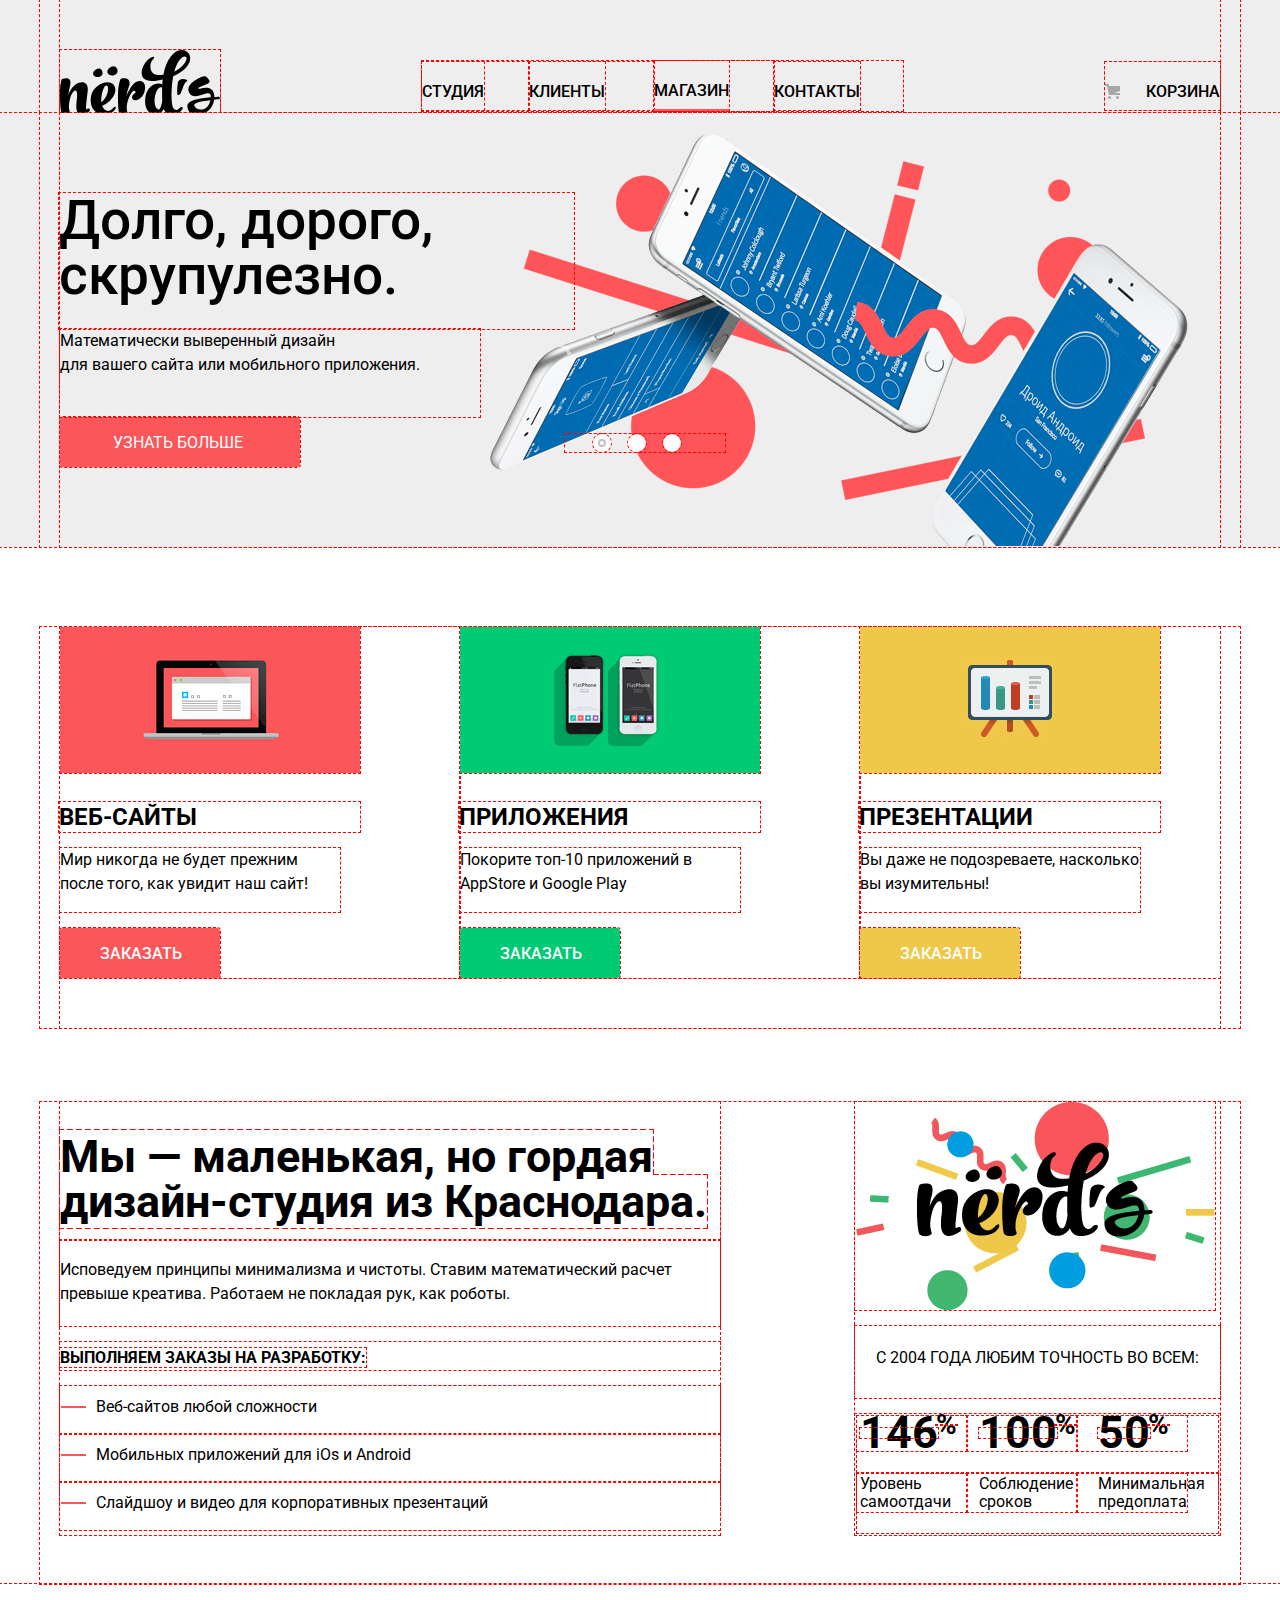
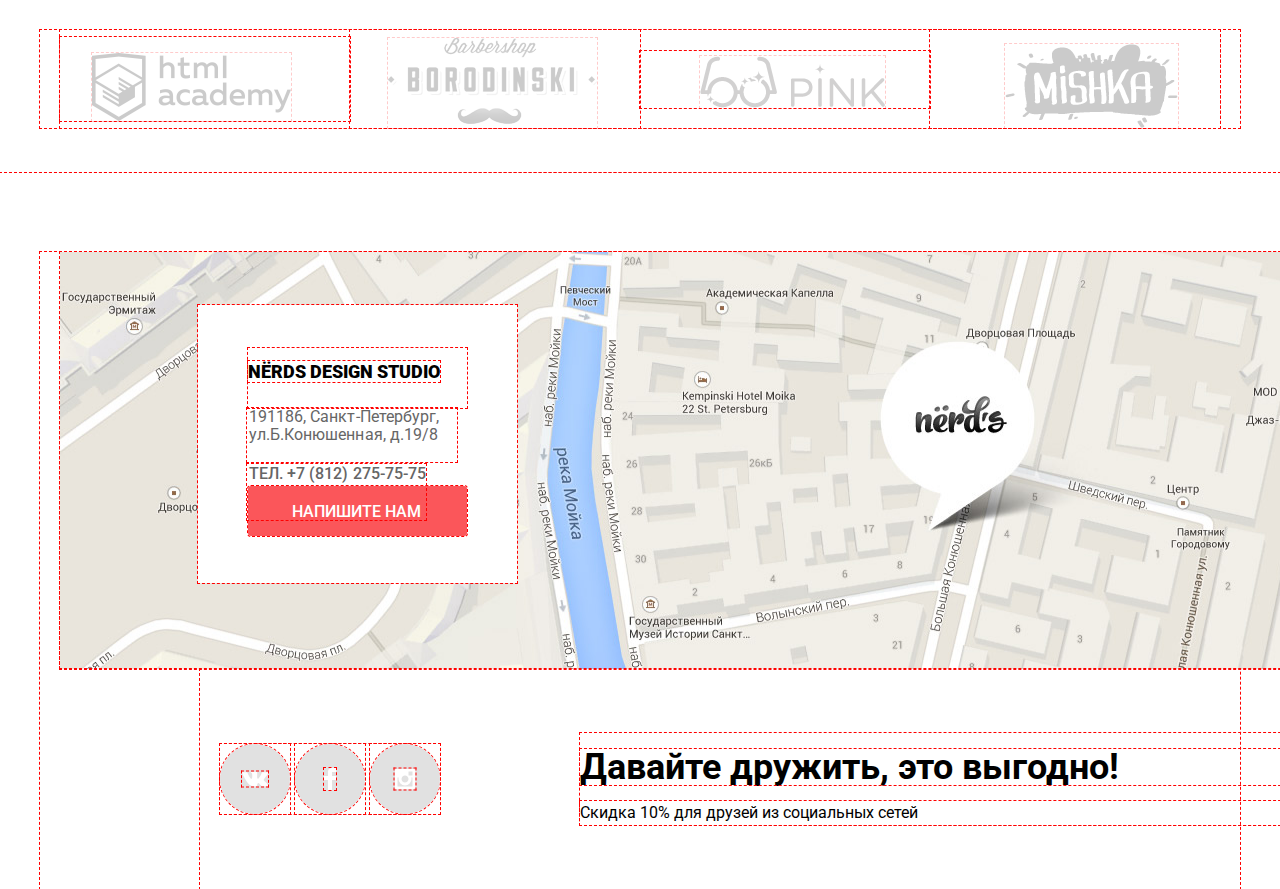
==== index.html @ 6a0c0558 "Decoration elements implemented on main page" ====
<!DOCTYPE html>
<html lang='ru'>
  <head>
    <meta charset='utf-8'>
    <link href="css/normalize.css" rel="stylesheet">
    <link href='css/style.css' rel='stylesheet'>
    <link href="https://fonts.googleapis.com/css?family=Roboto:400,500&amp;subset=cyrillic" rel="stylesheet">
    <title>Студия Нёрдс</title>
    </head>
    <body>
        <header class='main-header'>
            <div class='container'>
                <nav class='main-navigation' aria-label='Навигация по сайту'>
                    <a class='main-header-logo'>
                        <img src='img/logo-nerds.svg' width='160' height='65' alt='Логотип "Нёрдс"'>
                    </a>
                    <ul class='site-navigation main-navigation-wrapper'>
                        <li class='site-list-item'>
                            <a class='site-list-link' href='#'>Студия</a>
                        </li>
                        <li class='site-list-item'>
                            <a class='site-list-link' href='#'>Клиенты</a>
                        </li>
                        <li class='site-list-item site-navigation-current'>
                            <a class='site-list-link link-active' href='catalog.html'>Магазин</a>
                        </li>
                        <li class='site-list-item'>
                            <a class='site-list-link' href='#'>Контакты</a>
                        </li>
                    </ul>
                    <div class='site-navigation shopping-cart'>
                        <a class='cart-link' href='#'>Корзина</a>
                    </div>
                 </nav>
            </div>
        </header>
        <main class='main-container'>
            <section class='slider'>
                <div class='container'>
                    <input class='visually-hidden first-slider-button' type='radio' id='slider-button-1' name='toggle' checked>
                    <input class='visually-hidden second-slider-button' type='radio' id='slider-button-2' name='toggle'>
                    <input class='visually-hidden third-slider-button' type='radio' id='slider-button-3' name='toggle'>
                    <div class='slider-controls'>
                        <label class='slider-controls-item slider-controls-item-1' for='slider-button-1'>Первый</label>
                        <label class='slider-controls-item slider-controls-item-2' for='slider-button-2'>Второй</label>
                        <label class='slider-controls-item slider-controls-item-3' for='slider-button-3'>Третий</label>
                    </div>
                    <ul class='slider-list'>
                        <li class='slider-item'>
                            <h1 class='visually-hidden'>Студия Нёрдс</h1>
                            <h3>Долго, дорого,<br> скрупулезно.</h3>
                            <p>Математически выверенный дизайн<br> для вашего сайта или мобильного приложения.</p>
                              <a class='button slider-item-button' href='#'>Узнать больше</a>
                        </li>
                        <li class='slider-item'>
                            <h1 class='visually-hidden'>Студия Нёрдс</h1>
                            <h3>Любим математику как никто другой</h3>
                            <p>Никакого креатива, только математические формулы для расчета идеальных пропорций.</p>
                              <a class='button slider-item-button' href='#'>Узнать больше</a>
                        </li>
                        <li class='slider-item'>
                            <h1 class='visually-hidden'>Студия Нёрдс</h1>
                            <h3>Только ночь,<br> только хардкор</h3>
                            <p>Работать днем, как все? Мы против этого.<br> Ближе к полуночи работа только начинается.</p>
                              <a class='button slider-item-button' href='#'>Узнать больше</a>
                        </li>
                    </ul>
                </div>
            </section>
            <div class='container'>
                <section class='service'>
                    <h2 class='visually-hidden'>Услуги студии Нёрдс</h2>
                    <ul class='services'>
                        <li class='service-item'>
                             <img src='img/service-item-web-sites.png' width='300' height='146' alt='Услуги по созданию веб-сайтов'>
                             <h3>Веб-сайты</h3>
                             <p>Мир никогда не будет прежним после того, как увидит наш сайт!</p>
                             <a class='button service-button service-button-web-sites' href='#' aria-label='Перейти на страницу для заказа веб-сайта'>Заказать</a>
                        </li>
                        <li class='service-item'>
                             <img src='img/service-item-applications.png' width='300' height='146' alt='Услуги по созданию приложений'>
                             <h3>Приложения</h3>
                             <p>Покорите топ-10 приложений в AppStore и Google Play</p>
                             <a class='button service-button service-button-applications' href='#' aria-label='Перейти на страницу для заказа приложения'>Заказать</a>
                        </li>
                        <li class='service-item'>
                             <img src='img/service-item-presentations.png' width='300' height='146' alt='Услуги по созданию презентаций'>
                             <h3>Презентации</h3>
                             <p>Вы даже не подозреваете, насколько вы изумительны!</p>
                             <a class='button service-button service-button-presentations' href='#' aria-label='Перейти на страницу для заказа презентации'>Заказать</a>
                        </li>
                    </ul>
                </section>
            </div>
            <section class='about-us container'>
                <div class='services-wrapper'>
                    <p><b>Мы — маленькая, но гордая дизайн-студия из Краснодара.</b></p>
                    <p>Исповедуем принципы минимализма и чистоты. Ставим математический расчет превыше креатива. Работаем не покладая рук, как роботы.</p>
                    <p><b>Выполняем заказы на разработку:</b></p>
                    <ul class='service-list'>
                        <li class='service-list-item'>Веб-сайтов любой сложности</li>
                        <li class='service-list-item'>Мобильных приложений для iOs и Android</li>
                        <li class='service-list-item'>Слайдшоу и видео для корпоративных презентаций</li>
                    </ul>
                </div>
                <div class='statistics'>
                    <img src='img/logo-nerds-illustration.png' width='360' height='208' alt='Логотип "Нёрдс"'>
                    <p>С 2004 года любим точность во всем:</p>
                    <table class='work-statistics'>
                        <tr class='table-trace-percent'>
                            <th class='table-cell'>
                                <span class='table-cell-number'>146</span>
                                <sup class='table-cell-percent table-cell-percent-dedication'>%</sup>
                            </th>
                            <th class='table-cell'>
                                <span class='table-cell-number'>100</span>
                                <sup class='table-cell-percent table-cell-percent-time'>%</sup>
                            </th>
                            <th class='table-cell'>
                                <span class='table-cell-number'>50</span>
                                <sup class='table-cell-percent table_cell-percent-paying'>%</sup>
                            </th>
                        </tr>
                        <tr class='table-trace-description'>
                            <td class='table-cell'>Уровень самоотдачи</td>
                            <td class='table-cell'>Соблюдение сроков</td>
                            <td class='table-cell'>Минимальная предоплата</td>
                        </tr>
                    </table>
                </div>
            </section>
            <section class='clients-section'>
              <div class='container'>
                <ul class='clients'>
                    <li class='clients-item'><a class='clients-link' href='https://htmlacademy.ru/intensive/htmlcss'><img src='img/logo-html-academy.png' width='199' height='68' alt='HTML Academy'></a></li>
                    <li class='clients-item'><a class='clients-link' href='#'><img src='img/logo-borodinski.png' width='209' height='90' alt='Barbershop Borodinski'></a></li>
                    <li class='clients-item'><a class='clients-link' href='#'><img src='img/logo-pink.png' width='185' height='52' alt='Pink'></a></li>
                    <li class='clients-item'><a class='clients-link' href='#'><img src='img/logo-mishka.png' width='173' height='84' alt='Mishka'></a></li>
                </ul>
              </div>
            </section>
        </main>
        <footer class='main-footer container'>
            <section class='map'>
                <h2 class='visually-hidden'>Карта</h2>
                <div class='map-image'></div>
                <section class='contacts container'>
                    <p class='contacts-name'><b>Nёrds design studio</b></p>
                    <p class='contacts-adress'>191186, Санкт-Петербург,
                        ул.Б.Конюшенная, д.19/8</p>
                    <a class='contacts-telephone-number' href='tel:+78122757575'>тел. +7 (812) 275-75-75</a>
                    <a class='contacts-button button' href='#'>Напишите нам</a>
                </section>
            </section>
    <!--         <script></script>-->
            <noscript><img src='img/map.jpg' alt='Введите адрес в Google Maps'></noscript>
            <div class='footer-social'>
                <ul class='social-contacts'>
                    <li><a class="social-button" href='#'  aria-label="Ссылка на группу Вконтакте"><img src='img/icon-vk.svg' width='26' height='15' alt='Вконтакте'>
                        </a>
                    </li>
                    <li><a class="social-button" href='#' aria-label="Ссылка на страницу Facebook"><img src='img/icon-fb.svg' width='12' height='22' alt='Фейсбук'>
                        </a>
                    </li>
                    <li><a class="social-button" href='#' aria-label="Ссылка на Instagram"><img src='img/icon-insta.svg' width='21' height='21' alt='Инстаграм'>
                        </a>
                    </li>
                </ul>
                <div class="social-wrapper">
                    <p>Давайте дружить, это выгодно!</p>
                    <p>Скидка 10% для друзей из социальных сетей</p>
                </div>
            </div>
        </footer>
        <section class='modal modal-login' hidden>
            <h2>Напишите нам</h2>
            <form class='contact-form' action='https://echo.htmlacademy.ru' method='post'>
                <p>
                  <label class='modal' for='user-name'>Ваше имя:</label>
                  <input class='input-user-name' id='user-name' type='text' name='username' placeholder='Имя Фамилия'>
                </p>
                <p>
                  <label class='modal' for='user-email'>Ваш e-mail:</label>
                  <input class='input-user-email' id='user-email' type='text' name='email' placeholder='email@example.com'>
                </p>
                <p>
                  <label class='modal' for='message'>Текст письма:</label>
                  <textarea class='modal' id='message' rows='5' placeholder='В свободной форме'></textarea>
                </p>
                <button class='modal-submit button' type='submit'>Отправить</button>
            </form>
            <button class='modal-close' type='button'>Закрыть</button>
        </section>
<!--
        <script src="js/script.js"></script>
        <script src="https://maps.googleapis.com/maps/api/js?key=AIzaSyBEPgUTh-jVy6qLG93pUjyffkqFJcHVmlI&callback=initMap"></script>
-->
    </body>
</html>
---- css/style.css ----
* {
    outline: 1px dashed red;
}

html {
    box-sizing: border-box;
}

*,
*::before,
*::after {
    box-sizing: inherit;
}

body {
    margin: 0;
    padding: 0;
    font-family: Roboto, Arial, sans-serif;
    font-size: 16px;
    line-height: 24px;
    font-weight: 400;
    color: #000000;
    background-color: #ffffff;
    min-width: 1200px;
}

a {
    text-decoration: none;
    color: #000000;
    font-weight: 500;
    text-transform: uppercase;
}
/*Надо будет убрать для доп.критерия*/
ul {
    list-style: none;
}

img {
/*  max-width: 100%;*/
  height: auto;
}

.visually-hidden {
    position: absolute;
    width: 1px;
    height: 1px;
    border: 0;
    padding: 0;
    clip: rect(0 0 0 0);
    overflow: hidden;
}

.visually-hidden:not(:focus):not(:active) {
    position: absolute;

    width: 1px;
    height: 1px;
    margin: -1px;
    padding: 0;

    border: 0;

    white-space: nowrap;
    clip-path: inset(100%);
    clip: rect(0 0 0 0);
    overflow: hidden;
}

.container {
    width: 1200px;
    margin: 0 auto;
    padding: 0 20px;
    box-sizing: border-box;
}

.button {
    display: inline-block;
    vertical-align: middle;
    width: fit-content;
    padding-top: 19px;
    padding-bottom: 18px;
    font-weight: 500;
    line-height: 18px;
    text-transform: uppercase;
    text-decoration: none;
    color: #ffffff;
    background-color: #fb565a;
    border: none;
    border-radius: 3px;
}

.button:hover,
.button:focus {
    background-color: #e74246;
    outline: none;
}

.button:active {
    background-color: #d7373b;
    color: rgba(255, 255, 255, 0.3);
    box-shadow: 0 3px rgba(0, 0, 0, 0.1) inset;
}

.link-active {
  color: #000000;

  border-bottom: 2px solid #fb565a;
}

.main-header {
    background-color: #eeeeee;
    display: flex;
    flex-direction: column;
    align-items: center;
}

.main-header h1 {
    display: flex;
    justify-content: center;
    margin: 0;
    padding: 0;
    padding-top: 71px;
    padding-bottom: 108px;

    font-weight: 500;
    font-size: 55px;
    line-height: 55px;
    color: #000000;

    background-color: #eeeeee;
}

.main-navigation {
    display: flex;
    flex-direction: row;
    justify-content: space-between;
    align-items: center;
    flex-wrap: wrap;

    width: 1160px;
    margin: 0;
    padding: 0;
    padding-top: 50px;
}

.main-header-logo:hover,
.main-header-logo:focus {
    opacity: 0.8;
}

.main-header-logo:active {
    opacity: 0.3;
}

.site-navigation {
    display: flex;
    justify-content: space-between;
    align-items: center;
    margin: 0;
    padding: 0;
    list-style: none;
}

.main-navigation-wrapper {
    justify-content: flex-start;
    flex-wrap: wrap;
    min-width: 41.5%;
}

.site-list-item,
.shopping-cart {
    width: fit-content;
    height: 100%;
}

.site-list-item:not(:last-child) {
  padding-right: 45px;
}

.site-list-item:nth-child(2) {
  padding-right: 49px;
}

.site-list-link,
.cart-link {
    display: flex;
    align-items: center;
    max-width: 120px;
    padding-top: 15px;
    padding-bottom: 3px;

    font-weight: 500;
    line-height: 30px;
    text-transform: uppercase;
    color: #000000;

    background-color: transparent;
}

.cart-link::before {
    content: "";

    display: block;
    width: 15px;
    height: 15px;
    margin-top: -2px;
    margin-right: 26px;

    background-image: url('../img/icon-cart.svg');
    background-repeat: no-repeat;
    background-position: 0 0;
}

.site-list-link:hover,
.cart-link:hover,
.site-list-link:focus,
.cart-link:focus {
    color: #fb565a;
    border: none;
}

.site-list-link:active,
.cart-link:active {
    color: #a6a6a6;
    opacity: 0.3;

}

.slider {
  position: relative;
  margin-bottom: 80px;
  background-color: #eeeeee;
}

.slider-controls {
    position: absolute;
    left: 50.4%;
    bottom: 95px;
    z-index: 100;

    width: 160px;
    height: 18px;

    text-align: center;
    font-size: 0;
    transform: translateX(-50%);
}

.slider-controls label {
    position: relative;

    display: inline-block;
    vertical-align: top;
    width: 18px;
    height: 18px;
    margin-right: 17px;

    background-color: #ffffff;
    border-radius: 50%;

    cursor: pointer;

}

.slider-list {
    padding: 0;
    margin: 0;
    list-style: none;
}

.slider-item {
    display: none;
    margin-top: -9px;
    padding: 80px 0;
}

.slider-item:nth-child(1) {
      background-image: url('../img/slider_1.png');
      background-repeat: no-repeat;
      background-position: 93% 20px;
}

.slider-item:nth-child(2) {
      background-image: url('../img/slider_2.png');
      background-repeat: no-repeat;
      background-position: 100% 0;
}

.slider-item:nth-child(3) {
      background-image: url('../img/slider_3.png');
      background-repeat: no-repeat;
      background-position: 100% 20px;
}

.first-slider-button:checked ~ .slider-list .slider-item:nth-child(1) {
    display: block;
}

.second-slider-button:checked ~ .slider-list .slider-item:nth-child(2) {
    display: block;
}

.third-slider-button:checked ~ .slider-list .slider-item:nth-child(3) {
    display: block;
}

.first-slider-button:checked ~ .slider-controls .slider-controls-item-1::before,
.second-slider-button:checked ~ .slider-controls .slider-controls-item-2::before,
.third-slider-button:checked ~ .slider-controls .slider-controls-item-3::before {
    content: '';

    position: absolute;
    top: 0;
    left: 0;

    width: 8px;
    height: 8px;
    margin: 5px;
    z-index: 2;

    background-color: transparent;
    border: 2px solid #c1c1c1;
    border-radius: 50%;
    box-shadow: none;
}

.slider-item h3 {
    max-width: 515px;
    margin: 0;
    margin-left: -1px;
    padding: 0;
    padding-bottom: 26px;

    font-weight: 500;
    font-size: 55px;
    line-height: 55px;
    color: #000000;
}

.slider-item:last-of-type h3 {
    padding-left: 2px;
}

.slider-item p {
    display: block;
    max-width: 420px;
    margin: 0;
    padding: 0;
    padding-bottom: 40px;

    line-height: 24px;
}

.slider-item-button {
    width: 240px;
    padding-left: 53px;
    padding-top: 17px;
    padding-bottom: 15px;

    font-weight: 400;
}

.service {
    margin-bottom: 74px;
    padding-bottom: 50px;
}

.services {
    display: -webkit-box;
    display: -ms-flexbox;
    display: flex;
    justify-content: flex-start;
    margin: 0;
    padding: 0;

    list-style: none;
}

.service-item:not(:last-child) {
    padding-right: 100px;
}

.service-item:last-child {
    padding-right: 60px;
}

.service-item h3 {
    margin: 0;
    margin-top: 22px;
    margin-left: -1px;

    font-weight: 700;
    font-size: 24px;
    line-height: 30px;
    text-transform: uppercase;
    color: #000000;
}

.service-item p {
    max-width: 280px;
    padding-bottom: 16px;
    margin-right: 1px;

}

.service-button {
    width: 160px;
    padding: 0 40px;
    padding-top: 17px;
    padding-bottom: 15px;
}

.service-button-web-sites {
    background-color: #fb565a;
}

.service-button-applications {
    background-color: #00ca74;
}

.service-button-applications:hover,
.service-button-applications:focus {
    background-color: #00bc6c;
}

.service-button-applications:active {
    background-color: #00aa62;
}

.service-button-presentations {
    background-color: #efc84a;
}

.service-button-presentations:hover,
.service-button-presentations:focus {
    background-color: #eab534;
}

.service-button-presentations:active {
    background-color: #e5a722;
}

.about-us {
    display: flex;
    width: 1200px;
    margin-top: 40px;
    justify-content: space-between;
    position: relative;

    padding-bottom: 49px;
}

.services-wrapper {
    display: flex;
    flex-direction: column;
    width: 660px;
}

.services-wrapper p:nth-child(1) {
    display: block;
    max-width: 660px;
    margin: 0;
    padding: 0;
    padding-top: 32px;
    padding-bottom: 16px;

    font-weight: 500;
    font-size: 45px;
    line-height: 45px;
    color: #000000;
}

.services-wrapper p:nth-child(2) {
    display: block;
    max-width: 660px;
    margin: 0;
    padding: 0;
    padding-bottom: 20px;
    padding-top: 18px;
}

.services-wrapper p:nth-child(3) {
    max-width: 660px;
    padding: 0;
    padding-top: 4px;
    text-transform: uppercase;
}

.service-list {
    padding: 0;
    margin: 0;
}

.service-list-item {
    position: relative;

    margin: 0;
    padding: 0;
    padding-top: 9px;
    padding-bottom: 15px;
    padding-left: 36px;
}

.service-list-item::before {
    content: '';

    position: absolute;
    top: 42%;
    left: 0.1%;

    width: 25px;
    height: 2px;

    background-color: #fb565a;
}

.statistics {
    display: flex;
    flex-direction: column;
    width: 365px;
}

.statistics p {
    padding-left: 21px;
    padding-top: 20px;
    padding-bottom: 28px;
    text-transform: uppercase;
}

.table {
    width: 100%;
}

.table-trace-percent {
    font-weight: 700;
    font-size: 45px;
    line-height: 10px;
    color: #000000;
}

.table-trace-description {
    line-height: 18px;
}

.table-cell {
    position: relative;

    display: inline-block;
    vertical-align: top;
    width: 110px;
    min-height: 35px;
    margin-bottom: 21px;
    padding-left: 12px;

    text-align: left;
    letter-spacing: 0.05px;
}

.table-cell-number {
    display: inline-block;
    vertical-align: middle;
    margin-top: 11px;
}

.table-cell:first-child {
    padding-left: 3px;
}

.table-cell:last-child {
    padding-left: 21px;
}

.table-cell-percent {
    position: absolute;
    top: 25%;
    right: 16%;

    display: inline-block;
    vertical-align: sub;
    margin-left: -12px;

    font-weight: 700;
    font-size: 28px;
}

.table-cell-percent-dedication {
    right: 9%;
}

.table-cell-percent-time {
    right: 1%;
}

.clients-section {
    margin-bottom: 80px;
    padding-top: 46px;
    padding-bottom: 44px;
}

.clients {
    display: flex;
    justify-content: space-between;
    align-items: center;
    padding: 0;
    margin: 0;

    list-style: none;

/*
    border-top: 2px solid #818181;
    border-bottom: 2px solid #818181;
*/
}

.clients-item {
    position: relative;
    display: flex;
    justify-content: space-between;
    align-content: center;
    width: 298px;
    height: 100%;
}

.clients-link {
    display: flex;
    flex-wrap: wrap;
    justify-content: center;
    width: 100%;
    height: 100%;

    opacity: 0.2;
}

.clients-item:first-child .clients-link {
    justify-content: flex-start;
    padding-top: 16px;
    padding-left: 32px;
}

.clients-item:nth-child(2) .clients-link {
    justify-content: flex-start;
    padding-top: 8px;
    padding-left: 38px;
}

.clients-item:nth-child(3) .clients-link {
    justify-content: flex-start;
    padding-top: 5px;
    padding-left: 60px;
}

.clients-item:last-child .clients-link {
    justify-content: flex-start;
    padding-top: 14px;
    padding-left: 75px;
}

.clients-link:hover,
.clients-link:focus {
    opacity: 1;
}

.clients-link:active {
    opacity: 0.1;
}

.catalog-columns {
    display: flex;
    justify-content: space-between;
    margin-top: 60px;
}

.filters {
    width: 260px;
    display: flex;
    flex-wrap: wrap;
    justify-content: space-between;

/*    padding-top: 56px;*/
}

.catalog {
    width: 760px;
}

.sorting-catalog-wrapper {
    display: flex;
    justify-content: space-between;
    align-items: flex-start;
}

.sorting-catalog-methods-wrapper {
    padding: 0;
    margin: 0;
    width: 360px;
    display: flex;
    justify-content: flex-start;
}

.sorting-by-type {
    font-size: 14px;
    display: flex;
    justify-content: space-between;
    margin-right: 20px;
}

.pyramid-sorting {
    display: flex;
    justify-content: space-between;
}

.catalog-list {
    display: flex;
    flex-wrap: wrap;
    padding: 0;
    margin: 0;
    margin-bottom: 60px;
    list-style: none;
}

.catalog-item {
    width: 360px;
    margin-bottom: 30px;
    margin-right: 40px;
}

.catalog-item:nth-child(2n) {
    margin-right: 0;
}

.pagination-list {
    display: flex;
    width: 445px;
    padding: 0;
    margin: 0;
    justify-content: flex-start;
    margin-bottom: 60px;
    list-style: none;
}

.filters legend,
.catalog p:first-child {
    font-size: 18px;
    line-height: 18px;
    font-weight: 700;
    text-transform: uppercase;
}

.filters fieldset {
    border: none;
}

.filter-by-layout label,
.filter-by-feature label {
    color: #283136;
    line-height: 20px;
}

.filter-by-layout + label,
.filter-by-feature + label {
    color: #000000;
    opacity: 0.4;
}

.filter-by-layout:hover + label,
.filter-by-feature:hover + label,
.filter-by-layout:focus + label,
.filter-by-feature:focus + label {
    color: #000000;
    opacity: 1;
}

.filter-by-layout:disabled + label,
.filter-by-feature:disabled + label {
    line-height: 20px;
    color: #000000;
    opacity: 0.1;
}

.form-button,
.pagination-item {
    color: #000000;
    background-color: #eeeeee;
}

.form-button {
    width: 260px;
}

.pagination-item-current {
    background-color: #ffffff;
    border: 3px solid #dbdbdb;
}

.form-button:hover,
.pagination-item:hover,
.form-button:focus,
.pagination-item:focus {
    background-color: #dfdfdf;
}

.form-button:active,
.pagination-item:active {
    color: rgba(0,0,0, 0.3);
    background-color: #d5d5d5;
    border: none;
    box-shadow: inset 0 3px 0 0 rgba(0, 0, 0, 0.1);
}

.sorting-by-type a,
.pyramid-sorting a {
    color: #000000;
    opacity: 0.3;
    text-shadow: 3px 0 0 rgba(0, 0, 0, 0.35);
}

.sorting-by-type a:hover,
.sorting-by-type a:focus,
.pyramid-sorting a:hover,
.pyramid-sorting a:focus {
    color: #000000;
    opacity: 0.6;
    text-shadow: 3px 0 0 rgba(0, 0, 0, 0.35);
}

.sorting-by-type a:active,
.pyramid-sorting a:active {
    color: #000000;
    opacity: 1;
}

.catalog-item-modal-window {
    font-size: 18px;
    font-weight: 700;
    text-transform: uppercase;
}

.catalog-item-description p {
    color: #818181;
    font-size: 16px;
    line-height: 18px;
    font-weight: 400;
    text-transform: none;
}

.catalog-item-button:active {
    color: rgba(255, 255, 255, 1);
}

/*down*/
/*+*/
.main-footer {
    display: flex;
    flex-direction: column;
    align-items: center;
    flex-wrap: wrap;
}
/*+*/
.map {
    width: 1440px;
    height: 417px;
    position: relative;
    background-color: #e9e5dc;
    background-image: url('../img/map.jpg');
    background-repeat: no-repeat;
    background-position: 49% 41.3%;
}

.map-image {
    position: absolute;
    top: 0;
    left: 0;
    display: block;
    width: 100%;
    min-height: 416px;
    border: none;
    z-index: 10;
}

.contacts {
    box-sizing: border-box;
    width: 319px;
    margin: 53px 138px;
    padding: 43px 50px;
    padding-bottom: 47px;
    background-color: #ffffff;
    z-index: 20;
}

.contacts-name {
    display: block;
    font-size: 18px;
    line-height: 30px;
    font-weight: 700;
    margin: 0;
    padding: 0;
    padding-top: 9px;
    padding-bottom: 21px;
    text-transform: uppercase;
    color: #000000;
}

.contacts-adress,
.contacts-telephone-number {
    max-width: 210px;
    margin: 0;
    margin-left: -1px;
    padding: 0;
    padding-bottom: 18px;
    padding-left: 2px;

    line-height: 18px;
    letter-spacing: 0.04px;
    color: #666666;
}

.contacts-telephone-number {
    padding-bottom: 37px;
}

.contacts-button {
    width: 100%;
    padding-top: 17px;
    padding-bottom: 15px;
    padding-left: 44px;
}

/*****/

.footer-social {
    width: 1160px;
    height: 220px;
    padding: 0 20px;
    display: flex;
    flex-direction: row;
    align-items: center;
}

.social-contacts {
    width: 260px;
    display: flex;
    padding: 0;
    justify-content: space-between;
    margin-right: 140px;
}

.social-wrapper {
    width: 900px;
    display: flex;
    flex-direction: column;
    justify-content: center;
}

.footer-social p:first-of-type {
    margin: 16px 0;
    padding: 0;
    font-size: 36px;
    font-weight: bold;
    line-height: 36px;
}

.footer-social p:last-of-type {
    margin: 0;
    padding: 0;
}

.social-button {
    display: flex;
    width: 70px;
    height: 70px;
    background-color: #e1e1e1;
    border-radius: 50%;
    position: relative;
}

.social-button img {
    position: absolute;
    top: 50%;
    left: 50%;
    margin-right: -50%;
    transform: translate(-50%, -50%)
}

.social-button:hover,
.social-button:focus {
    background-color: #e74246;
}

.social-button:active {
    background-color: #d7373b;
}
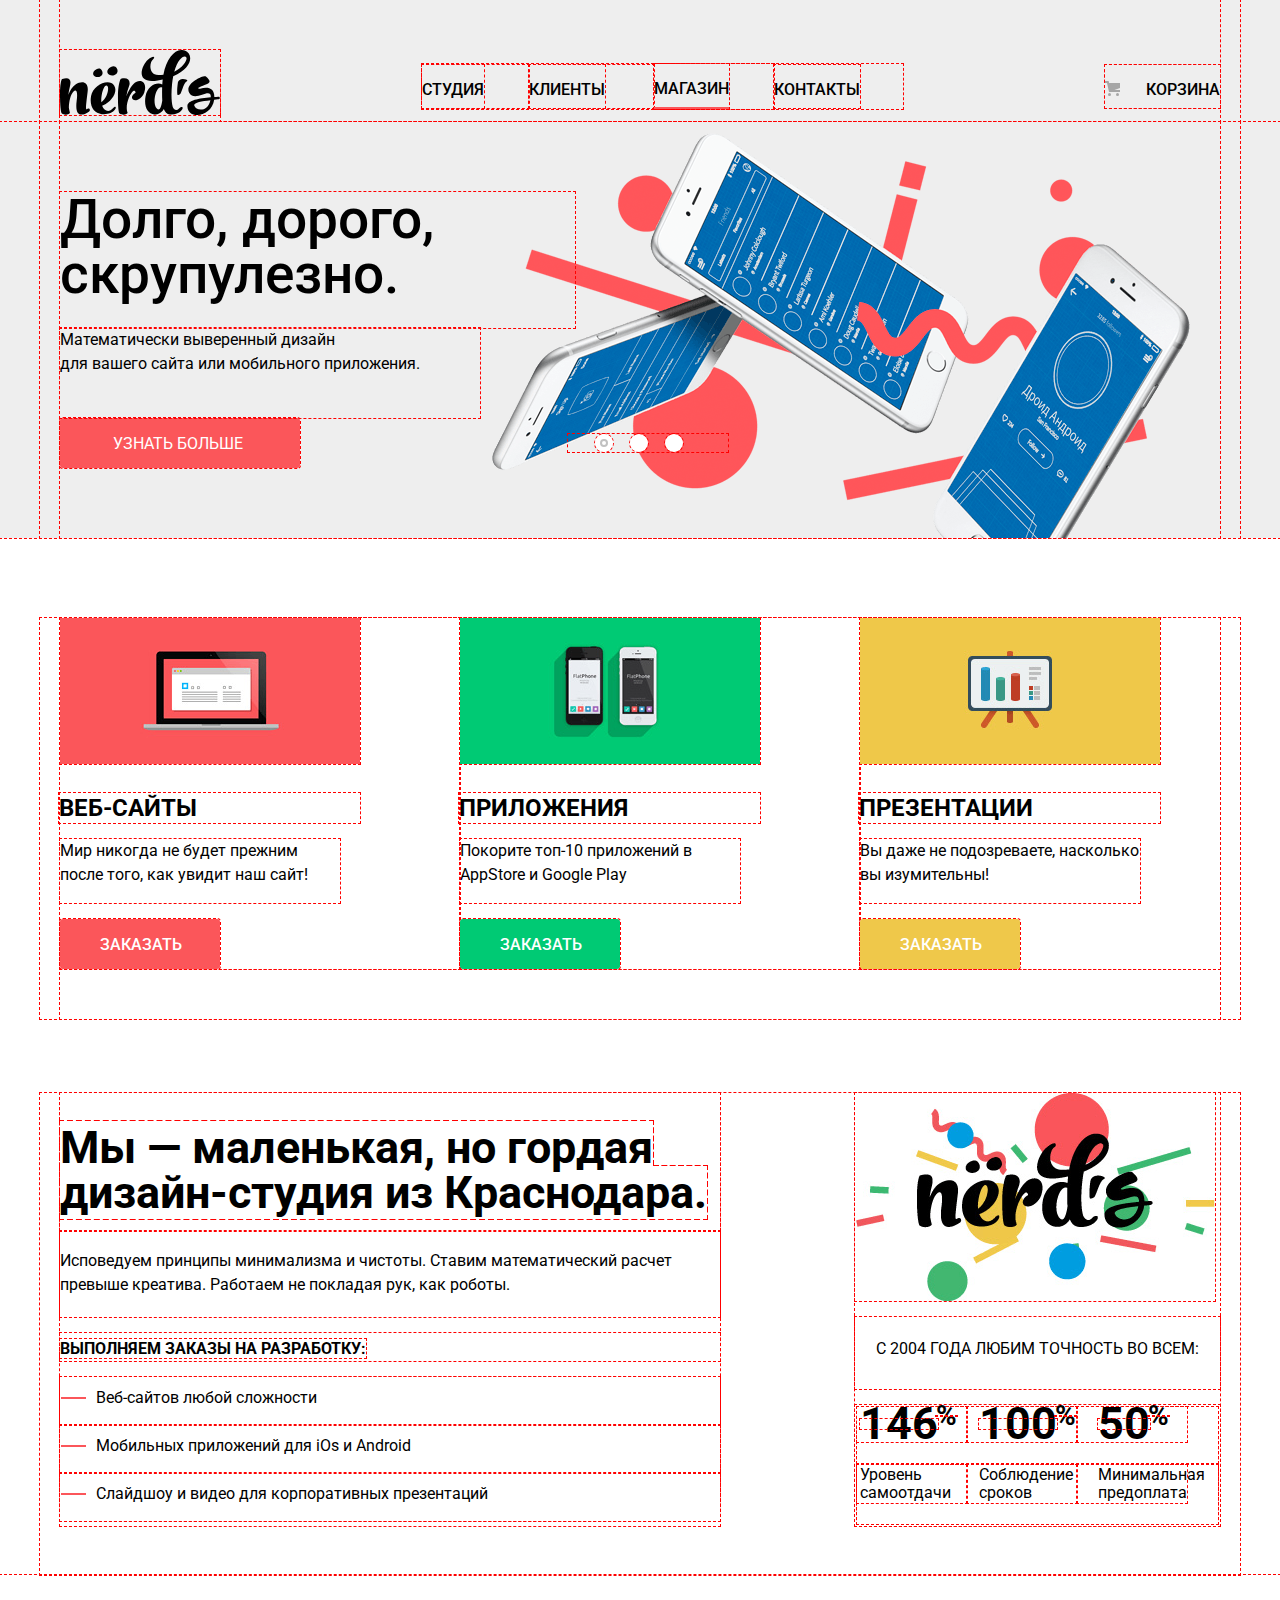
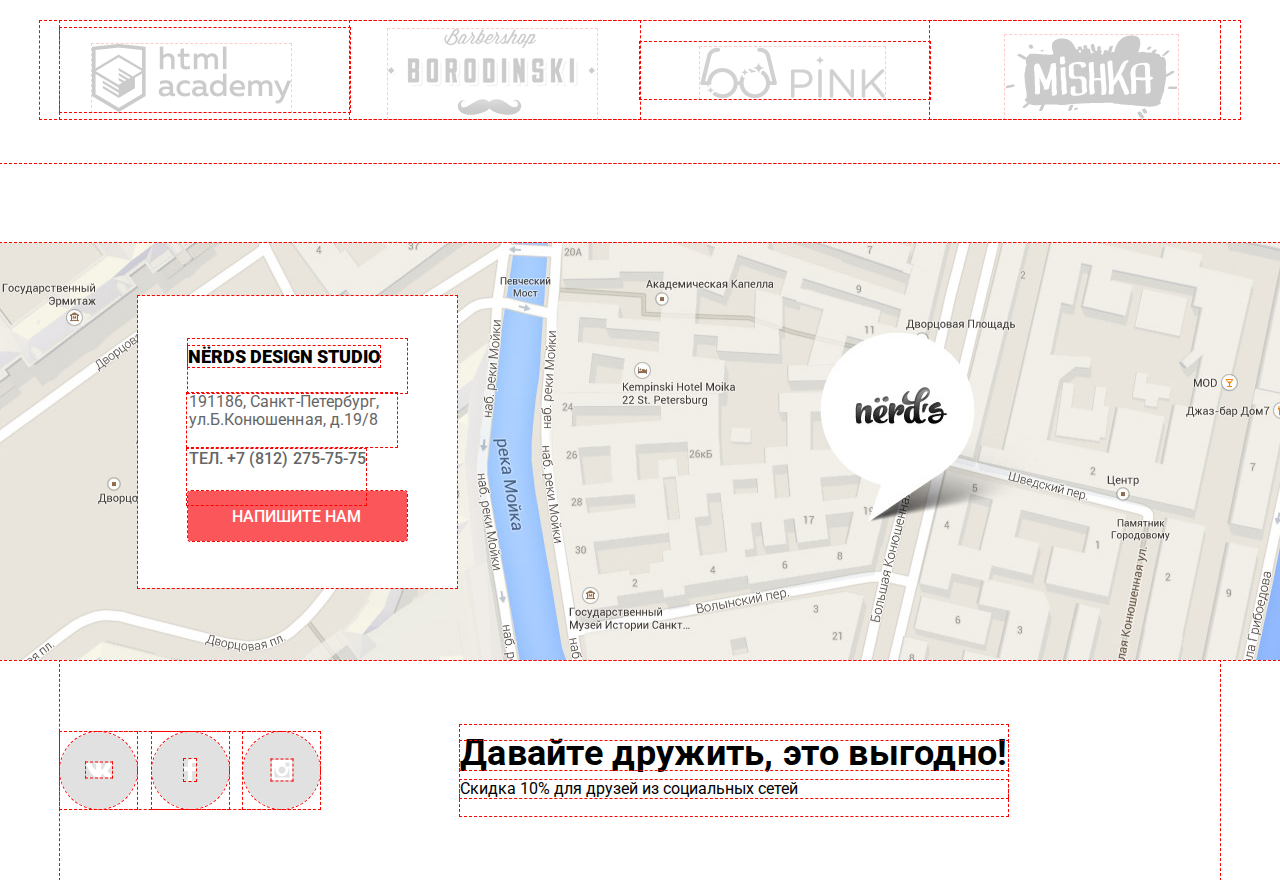
==== commit 8ee976e0: "Decoration elements implemented on catalog page" ====
--- a/index.html
+++ b/index.html
@@ -118,7 +118,7 @@
                             </th>
                             <th class='table-cell'>
                                 <span class='table-cell-number'>50</span>
-                                <sup class='table-cell-percent table_cell-percent-paying'>%</sup>
+                                <sup class='table-cell-percent table-cell-percent-paying'>%</sup>
                             </th>
                         </tr>
                         <tr class='table-trace-description'>
@@ -140,10 +140,9 @@
               </div>
             </section>
         </main>
-        <footer class='main-footer container'>
-            <section class='map'>
+        <footer class='main-footer'>
+          <div class='footer-map'><section class='map'>
                 <h2 class='visually-hidden'>Карта</h2>
-                <div class='map-image'></div>
                 <section class='contacts container'>
                     <p class='contacts-name'><b>Nёrds design studio</b></p>
                     <p class='contacts-adress'>191186, Санкт-Петербург,
@@ -151,10 +150,9 @@
                     <a class='contacts-telephone-number' href='tel:+78122757575'>тел. +7 (812) 275-75-75</a>
                     <a class='contacts-button button' href='#'>Напишите нам</a>
                 </section>
-            </section>
-    <!--         <script></script>-->
-            <noscript><img src='img/map.jpg' alt='Введите адрес в Google Maps'></noscript>
-            <div class='footer-social'>
+          </section>
+           </div>
+            <div class='footer-social container'>
                 <ul class='social-contacts'>
                     <li><a class="social-button" href='#'  aria-label="Ссылка на группу Вконтакте"><img src='img/icon-vk.svg' width='26' height='15' alt='Вконтакте'>
                         </a>
@@ -172,28 +170,24 @@
                 </div>
             </div>
         </footer>
-        <section class='modal modal-login' hidden>
+        <section class='modal-window'>
             <h2>Напишите нам</h2>
             <form class='contact-form' action='https://echo.htmlacademy.ru' method='post'>
                 <p>
                   <label class='modal' for='user-name'>Ваше имя:</label>
-                  <input class='input-user-name' id='user-name' type='text' name='username' placeholder='Имя Фамилия'>
+                  <input class='modal-input input-user-name' id='user-name' type='text' name='username' placeholder='Имя Фамилия'>
                 </p>
                 <p>
                   <label class='modal' for='user-email'>Ваш e-mail:</label>
-                  <input class='input-user-email' id='user-email' type='text' name='email' placeholder='email@example.com'>
+                  <input class='modal-input input-user-email' id='user-email' type='text' name='email' placeholder='email@example.com'>
                 </p>
-                <p>
+                <p class='blabla'>
                   <label class='modal' for='message'>Текст письма:</label>
-                  <textarea class='modal' id='message' rows='5' placeholder='В свободной форме'></textarea>
+                  <textarea class='modal-text-message' id='message' rows='5'  placeholder='В свободной форме'></textarea>
                 </p>
-                <button class='modal-submit button' type='submit'>Отправить</button>
+                <button class='modal-submit-button button' type='submit'>Отправить</button>
             </form>
-            <button class='modal-close' type='button'>Закрыть</button>
+            <button class='modal-close-button' type='button'>Закрыть</button>
         </section>
-<!--
-        <script src="js/script.js"></script>
-        <script src="https://maps.googleapis.com/maps/api/js?key=AIzaSyBEPgUTh-jVy6qLG93pUjyffkqFJcHVmlI&callback=initMap"></script>
--->
     </body>
 </html>
--- a/css/style.css
+++ b/css/style.css
@@ -30,13 +30,13 @@
     font-weight: 500;
     text-transform: uppercase;
 }
-/*Надо будет убрать для доп.критерия*/
+
 ul {
     list-style: none;
 }
 
 img {
-/*  max-width: 100%;*/
+  max-width: 100%;
   height: auto;
 }
 
@@ -186,7 +186,7 @@
     display: flex;
     align-items: center;
     max-width: 120px;
-    padding-top: 15px;
+    padding-top: 10px;
     padding-bottom: 3px;
 
     font-weight: 500;
@@ -198,7 +198,7 @@
 }
 
 .cart-link::before {
-    content: "";
+    content: '';
 
     display: block;
     width: 15px;
@@ -216,7 +216,7 @@
 .site-list-link:focus,
 .cart-link:focus {
     color: #fb565a;
-    border: none;
+    border-bottom: 2px solid transparent;
 }
 
 .site-list-link:active,
@@ -234,8 +234,8 @@
 
 .slider-controls {
     position: absolute;
-    left: 50.4%;
-    bottom: 95px;
+    left: 50.6%;
+    bottom: 86px;
     z-index: 100;
 
     width: 160px;
@@ -270,14 +270,13 @@
 
 .slider-item {
     display: none;
-    margin-top: -9px;
-    padding: 80px 0;
+    padding: 70px 0;
 }
 
 .slider-item:nth-child(1) {
       background-image: url('../img/slider_1.png');
       background-repeat: no-repeat;
-      background-position: 93% 20px;
+      background-position: 93.5% 11px;
 }
 
 .slider-item:nth-child(2) {
@@ -327,10 +326,8 @@
 .slider-item h3 {
     max-width: 515px;
     margin: 0;
-    margin-left: -1px;
     padding: 0;
     padding-bottom: 26px;
-
     font-weight: 500;
     font-size: 55px;
     line-height: 55px;
@@ -346,7 +343,7 @@
     max-width: 420px;
     margin: 0;
     padding: 0;
-    padding-bottom: 40px;
+    padding-bottom: 42px;
 
     line-height: 24px;
 }
@@ -366,8 +363,6 @@
 }
 
 .services {
-    display: -webkit-box;
-    display: -ms-flexbox;
     display: flex;
     justify-content: flex-start;
     margin: 0;
@@ -670,211 +665,668 @@
     margin-top: 60px;
 }
 
-.filters {
+.filters legend,
+.catalog p:first-child {
+    padding-bottom: 20px;
+
+    font-weight: 700;
+    font-size: 18px;
+    line-height: 18px;
+    text-transform: uppercase;
+    color: #000000;
+}
+
+.form {
+    display: flex;
+    flex-direction: column;
     width: 260px;
+}
+
+.form-fieldset {
+    position: relative;
+
+    min-width: 44px;
+    margin: 0;
+    padding: 0;
+
+    border: none;
+}
+
+.form-fieldset-price {
+    padding-bottom: 60px;
+}
+
+.form-fieldset-features,
+.form-fieldset-layout {
+    display: flex;
+    flex-direction: column;
+    align-items: flex-start;
+
+    outline: none;
+}
+
+.form-fieldset-layout {
+    padding-bottom: 49px;
+}
+
+.form-fieldset-features {
+    padding-bottom: 47px;
+}
+
+.form-fieldset:first-child .form-legend {
+    padding-top: 3px;
+    padding-bottom: 54px;
+
+    letter-spacing: 0.7px;
+}
+
+.range {
+    position: relative;
+
+    height: 80px;
+    margin-bottom: 14px;
+    padding-top: 39px;
+    padding-right: 20px;
+    padding-left: 20px;
+
+    background-color: #eeeeee;
+    border-radius: 5px;
+}
+
+.range-scale {
+    height: 2px;
+
+    background: #d7dcde;
+}
+
+.range-select {
+    width: 70%;
+    height: 2px;
+
+    background: #00ca74;
+}
+
+.range-toggle {
+    position: absolute;
+    top: 38%;
+    left: 0;
+
+    width: 20px;
+    height: 20px;
+    padding: 0;
+
+    background-color: #ababab;
+    border: 8px solid #ffffff;
+    box-shadow: 0 2px 1px 0 #cfcfcf;
+    border-radius: 50%;
+
+    cursor: pointer;
+}
+
+.range-toggle:focus {
+    outline: none;
+    box-shadow: 0 3px 3px 0 rgba(0, 0, 0, 0.8);
+}
+
+.toggle-min {
+    left: 7%;
+}
+
+.toggle-max {
+    left: 62%;
+}
+
+.form-price-control {
+    display: flex;
+    flex-wrap: wrap;
+    justify-content: flex-start;
+    align-items: center;
+}
+
+.form-list {
+    margin: 0;
+    padding: 0;
+
+    list-style: none;
+}
+
+.form-item {
+    width: 100%;
+}
+
+.form-fieldset-layout .form-item:not(:last-child),
+.form-fieldset-features .form-item:not(:last-child) {
+    margin-bottom: 16px;
+}
+
+.price-control-label {
+    padding-right: 12px;
+
+    line-height: 22px;
+    text-transform: uppercase;
+}
+
+.service-properties-name {
+    position: relative;
+
+    line-height: 20px;
+    color: #283136;
+}
+
+.price-control-input {
+    display: inline-block;
+    vertical-align: middle;
+    width: 80px;
+    height: 38px;
+
+    line-height: 22px;
+    text-align: center;
+
+    background-color: #eeeeee;
+    border: none;
+    border-radius: 5px;
+    outline: none;
+}
+
+.price-control-input:not(:last-of-type) {
+    margin-right: 32px;
+}
+
+.filter-by-layout,
+.filter-by-feature {
+    display: none;
+    width: 30px;
+    height: 30px;
+
+    background-color: transparent;
+    border: none;
+    outline: none;
+}
+
+.filter-by-layout + .service-properties-name::before {
+    content: '';
+
+    display: inline-block;
+    vertical-align: middle;
+    width: 25px;
+    height: 25px;
+    margin-top: -4px;
+    margin-right: 6px;
+    margin-left: 1px;
+
+    background-color: transparent;
+    border: 4px solid #4d4d4d;
+    border-radius: 50%;
+    opacity: 0.4;
+}
+
+.filter-by-feature + .service-properties-name::before {
+    content: '';
+
+    display: inline-block;
+    vertical-align: middle;
+    width: 23px;
+    height: 23px;
+    margin-top: -2px;
+    margin-right: 8px;
+    margin-left: 1px;
+
+    border: 2px solid #000000;
+    border-radius: 3px;
+    opacity: 0.4;
+}
+
+.filter-by-layout:checked + .service-properties-name::after {
+    content: '';
+
+    position: absolute;
+    top: 0;
+    left: 0;
+
+    width: 9px;
+    height: 9px;
+    margin: 9px;
+    margin-top: 5px;
+
+    background-color: #4d4d4d;
+    border-radius: 50%;
+    outline: none;
+    opacity: 0.4;
+}
+
+.filter-by-feature:checked + .service-properties-name::after {
+    content: '';
+
+    position: absolute;
+    top: -8%;
+    left: 1%;
+
+    width: 27px;
+    height: 23px;
+
+    background-image: url('../img/checkbox-on.svg');
+    background-repeat: no-repeat;
+    background-position: 0 0;
+    outline: none;
+    opacity: 0.4;
+}
+
+.filter-by-layout:hover + .form-item,
+.filter-by-layout:hover + .service-properties-name::before,
+.filter-by-layout:hover + .service-properties-name::after,
+.filter-by-feature:hover + .service-properties-name::before,
+.filter-by-feature:hover + .service-properties-name::after {
+    outline: none;
+    opacity: 1;
+}
+
+.filter-by-layout:hover + .service-properties-name,
+.filter-by-layout:focus .service-properties-name {
+    color: #000000;
+}
+
+.form-item:focus,
+.form-item:focus .service-properties-name::before,
+.form-item:focus .service-properties-name::after {
+    outline: none;
+    opacity: 1;
+}
+
+.filter-by-layout:disabled + .service-properties-name,
+.filter-by-feature:disabled + .service-properties-name {
+    color: rgba(40, 49, 54, 0.3);
+}
+
+.filter-by-layout:disabled + .service-properties-name::before,
+.filter-by-layout:disabled + .service-properties-name::after,
+.filter-by-feature:disabled + .service-properties-name::before,
+.filter-by-feature:disabled + .service-properties-name::after {
+    opacity: 0.1;
+}
+
+.filter-by-feature:checked + .service-properties-name::before {
+    opacity: 0;
+}
+
+.form-button,
+.pagination-item-next {
+    color: #000000;
+
+    background-color: #eeeeee;
+}
+
+.form-button {
+    width: 100%;
+    padding-top: 17px;
+    padding-bottom: 15px;
+    text-transform: uppercase;
+}
+
+.form-button:hover,
+.pagination-item-next:hover,
+.form-button:focus,
+.pagination-item-next:focus {
+    background-color: #dfdfdf;
+    outline: none;
+}
+
+.form-button:active,
+.pagination-item-next:active {
+    color: rgba(0, 0, 0, 0.3);
+    background-color: #bfbfbf;
+}
+
+.sorting-catalog-wrapper {
+    display: flex;
+    justify-content: flex-start;
+    padding-bottom: 36px;
+}
+
+.sorting-catalog-wrapper p {
+    margin: 0;
+    padding: 0;
+    padding-top: 2px;
+    padding-right: 266px;
+}
+
+.sorting-method {
+    margin: 0;
+    padding: 0;
+    list-style: none;
+}
+
+.sorting-by-type {
+    padding-bottom: 16px;
+    display: flex;
+    flex-wrap: wrap;
+    justify-content: flex-start;
+    align-items: center;
+}
+
+.pyramid-sorting {
+    padding-bottom: 16px;
+    position: relative;
+    display: flex;
+    margin-left: 40px;
+}
+
+.sorting-item {
+    display: inline-block;
+    vertical-align: middle;
+}
+
+.sorting-by-type .sorting-item:not(:last-child) {
+    padding-right: 25px;
+}
+
+.pyramid-sorting .sorting-item:not(:last-child) {
+    padding-right: 7px;
+}
+
+.sorting-button {
+    max-width: 103px;
+    padding: 0;
+
+    font-size: 14px;
+    line-height: 18px;
+    text-transform: uppercase;
+    color: #000000;
+
+    background-color: transparent;
+    border: none;
+    opacity: 0.3;
+}
+
+.sorting-button:not(:last-of-type) {
+    padding-right: 26px;
+}
+
+.sorting-button:hover,
+.sorting-button:focus {
+    outline: none;
+    opacity: 0.6;
+}
+
+.sorting-button:active,
+.sorting-button.link-active {
+    border: none;
+    opacity: 1;
+}
+
+.sorting-button-up,
+.sorting-button-down {
+    display: inline-block;
+    vertical-align: top;
+    width: 20px;
+    height: 100%;
+
+    background-color: transparent;
+    border: none;
+}
+
+.sorting-button-up::before {
+    content: '';
+
+    position: absolute;
+    top: 20%;
+    left: 13%;
+
+    display: block;
+    width: 0;
+    height: 0;
+
+    border: 6px solid transparent;
+    border-top: 10px solid rgba(166, 166, 166, 0.2);
+}
+
+.sorting-button-down::before {
+    content: '';
+
+    position: absolute;
+    bottom: 55%;
+    right: 5%;
+
+    display: block;
+    width: 0;
+    height: 0;
+
+    border: 6px solid transparent;
+    border-bottom: 10px solid rgba(166, 166, 166, 0.2);
+}
+
+.sorting-button-up.link-active {
+    border: none;
+}
+
+.sorting-button-down:focus,
+.sorting-button-up:focus {
+    outline: none;
+}
+
+.sorting-button-up:hover::before,
+.sorting-button-up:focus::before {
+    border-top: 10px solid #a6a6a6;
+}
+
+.sorting-button-down:hover::before,
+.sorting-button-down:focus::before {
+    border-bottom: 10px solid #a6a6a6;
+}
+
+.sorting-button-up:active::before,
+.sorting-button-up .link-active::before {
+    border-top: 10px solid #231f20;
+    outline: none;
+    opacity: 1;
+}
+
+.sorting-button-down:active::before {
+    border-bottom: 10px solid #231f20;
+}
+
+.catalog {
+    width: 760px;
+    margin-bottom: 56px;
+}
+
+.catalog-list {
     display: flex;
     flex-wrap: wrap;
     justify-content: space-between;
-
-/*    padding-top: 56px;*/
-}
-
-.catalog {
-    width: 760px;
-}
-
-.sorting-catalog-wrapper {
-    display: flex;
-    justify-content: space-between;
-    align-items: flex-start;
-}
-
-.sorting-catalog-methods-wrapper {
-    padding: 0;
-    margin: 0;
+    padding: 0;
+    margin: 0;
+    list-style: none;
+}
+
+.catalog-item {
+    position: relative;
     width: 360px;
-    display: flex;
-    justify-content: flex-start;
-}
-
-.sorting-by-type {
-    font-size: 14px;
-    display: flex;
-    justify-content: space-between;
-    margin-right: 20px;
-}
-
-.pyramid-sorting {
-    display: flex;
-    justify-content: space-between;
-}
-
-.catalog-list {
-    display: flex;
-    flex-wrap: wrap;
-    padding: 0;
-    margin: 0;
-    margin-bottom: 60px;
-    list-style: none;
-}
-
-.catalog-item {
-    width: 360px;
-    margin-bottom: 30px;
-    margin-right: 40px;
+    border: 1px solid #e5e5e5;
+    border-radius: 5px 5px 0 0;
+    margin-bottom: 35px;
 }
 
 .catalog-item:nth-child(2n) {
     margin-right: 0;
 }
 
+.catalog-item::before {
+    content: '';
+
+    display: block;
+    width: 358px;
+    height: 40px;
+
+    background-image: url('../img/browser.svg');
+    background-repeat: no-repeat;
+    background-position: 0 0;
+    opacity: 0.12;
+}
+
+.catalog-item:hover,
+.catalog-item:focus {
+    outline: none;
+    box-shadow: 0 6px 15px 0 rgba(0, 1, 1, 0.25);
+}
+
+.catalog-item:hover::before,
+.catalog-item:focus::before {
+    opacity: 1;
+    border-radius: 5px 5px 0 0;
+}
+
+.catalog-item img {
+    display: block;
+}
+
+.catalog-item-description {
+    position: absolute;
+    bottom: -0.8%;
+    left: 0;
+
+    display: none;
+    flex-wrap: wrap;
+    justify-content: center;
+    align-items: flex-start;
+    width: 100%;
+    min-height: 230px;
+    padding: 0 60px;
+    padding-top: 28px;
+    padding-bottom: 41px;
+
+    background-color: #eeeeee;
+    outline: none;
+}
+
+.catalog-item:first-child .catalog-item-description,
+.catalog-item:nth-child(2) .catalog-item-description,
+.catalog-item:last-child .catalog-item-description,
+.catalog-item:nth-last-child(2) .catalog-item-description {
+    bottom: 0;
+}
+
+.catalog-item-modal-window {
+    display: flex;
+    justify-content: center;
+    margin: 0;
+    padding: 0;
+    margin-left: -4px;
+    padding-bottom: 15px;
+
+    font-weight: 700;
+    font-size: 18px;
+    line-height: 30px;
+    text-transform: uppercase;
+    color: #000000;
+}
+
+.catalog-item-modal-window:focus {
+    color: #fb565a;
+
+    outline: none;
+}
+
+.catalog-item-modal-window:active {
+    color: rgba(0, 0, 0, 0.3);
+}
+
+.item-description {
+    display: inline-block;
+    vertical-align: middle;
+    max-width: 270px;
+    margin: 0;
+    padding: 0;
+    padding-bottom: 30px;
+
+    line-height: 18px;
+    text-align: center;
+    color: #666666;
+}
+
+.catalog-item-button {
+    display: flex;
+    justify-content: center;
+    min-width: 200px;
+    padding-top: 17px;
+    padding-bottom: 15px;
+}
+
+.catalog-item:hover .catalog-item-description,
+.catalog-item:focus .catalog-item-description {
+    display: flex;
+}
+
 .pagination-list {
     display: flex;
-    width: 445px;
-    padding: 0;
-    margin: 0;
+    flex-wrap: wrap;
     justify-content: flex-start;
-    margin-bottom: 60px;
-    list-style: none;
-}
-
-.filters legend,
-.catalog p:first-child {
-    font-size: 18px;
+    padding: 0;
+    padding-top: 8px;
+    margin-bottom: 3px;
+}
+
+.pagination-list .link-active {
+    padding: 13px 17px;
+    padding-bottom: 12px;
+
+    background-color: transparent;
+    border: 4px solid #dbdbdb;
+    box-shadow: none;
+}
+
+.pagination-item {
+    max-width: 260px;
+    margin-right: 10px;
+    padding: 0 21px;
+    padding-top: 17px;
+    padding-bottom: 15px;
+
+    font-weight: 500;
     line-height: 18px;
-    font-weight: 700;
-    text-transform: uppercase;
-}
-
-.filters fieldset {
-    border: none;
-}
-
-.filter-by-layout label,
-.filter-by-feature label {
-    color: #283136;
-    line-height: 20px;
-}
-
-.filter-by-layout + label,
-.filter-by-feature + label {
-    color: #000000;
-    opacity: 0.4;
-}
-
-.filter-by-layout:hover + label,
-.filter-by-feature:hover + label,
-.filter-by-layout:focus + label,
-.filter-by-feature:focus + label {
-    color: #000000;
-    opacity: 1;
-}
-
-.filter-by-layout:disabled + label,
-.filter-by-feature:disabled + label {
-    line-height: 20px;
-    color: #000000;
-    opacity: 0.1;
-}
-
-.form-button,
-.pagination-item {
-    color: #000000;
+    color: #000000;
+
     background-color: #eeeeee;
-}
-
-.form-button {
-    width: 260px;
-}
-
-.pagination-item-current {
-    background-color: #ffffff;
-    border: 3px solid #dbdbdb;
-}
-
-.form-button:hover,
-.pagination-item:hover,
-.form-button:focus,
-.pagination-item:focus {
+    border-radius: 5px;
+}
+
+.pagination-item:hover:not(.link-active),
+.pagination-item:focus:not(.link-active) {
     background-color: #dfdfdf;
-}
-
-.form-button:active,
-.pagination-item:active {
-    color: rgba(0,0,0, 0.3);
-    background-color: #d5d5d5;
-    border: none;
-    box-shadow: inset 0 3px 0 0 rgba(0, 0, 0, 0.1);
-}
-
-.sorting-by-type a,
-.pyramid-sorting a {
-    color: #000000;
-    opacity: 0.3;
-    text-shadow: 3px 0 0 rgba(0, 0, 0, 0.35);
-}
-
-.sorting-by-type a:hover,
-.sorting-by-type a:focus,
-.pyramid-sorting a:hover,
-.pyramid-sorting a:focus {
-    color: #000000;
-    opacity: 0.6;
-    text-shadow: 3px 0 0 rgba(0, 0, 0, 0.35);
-}
-
-.sorting-by-type a:active,
-.pyramid-sorting a:active {
-    color: #000000;
-    opacity: 1;
-}
-
-.catalog-item-modal-window {
-    font-size: 18px;
-    font-weight: 700;
-    text-transform: uppercase;
-}
-
-.catalog-item-description p {
-    color: #818181;
-    font-size: 16px;
-    line-height: 18px;
-    font-weight: 400;
-    text-transform: none;
-}
-
-.catalog-item-button:active {
-    color: rgba(255, 255, 255, 1);
-}
-
-/*down*/
-/*+*/
-.main-footer {
+    outline: none;
+}
+
+.pagination-item:active:not(.link-active) {
+    color: rgba(0, 0, 0, 0.3);
+
+    background-color: #bfbfbf;
+}
+
+.pagination-item-next {
+    max-width: 260px;
+    padding: 0 78px;
+    padding-top: 17px;
+    padding-bottom: 16px;
+}
+
+/*footer*/
+
+.footer-map {
+    position: relative;
     display: flex;
     flex-direction: column;
     align-items: center;
     flex-wrap: wrap;
-}
-/*+*/
+    background-color: #e9e5dc;
+}
+
 .map {
     width: 1440px;
     height: 417px;
-    position: relative;
+
     background-color: #e9e5dc;
     background-image: url('../img/map.jpg');
     background-repeat: no-repeat;
     background-position: 49% 41.3%;
-}
-
-.map-image {
-    position: absolute;
-    top: 0;
-    left: 0;
-    display: block;
-    width: 100%;
-    min-height: 416px;
-    border: none;
-    z-index: 10;
 }
 
 .contacts {
@@ -894,7 +1346,7 @@
     font-weight: 700;
     margin: 0;
     padding: 0;
-    padding-top: 9px;
+    padding-top: 3px;
     padding-bottom: 21px;
     text-transform: uppercase;
     color: #000000;
@@ -920,6 +1372,7 @@
 
 .contacts-button {
     width: 100%;
+    margin-top: 20px;
     padding-top: 17px;
     padding-bottom: 15px;
     padding-left: 44px;
@@ -930,7 +1383,7 @@
 .footer-social {
     width: 1160px;
     height: 220px;
-    padding: 0 20px;
+    padding: 0;
     display: flex;
     flex-direction: row;
     align-items: center;
@@ -945,29 +1398,32 @@
 }
 
 .social-wrapper {
-    width: 900px;
     display: flex;
     flex-direction: column;
     justify-content: center;
+    padding-bottom: 18px;
 }
 
 .footer-social p:first-of-type {
     margin: 16px 0;
-    padding: 0;
+    margin-bottom: 10px;
+    padding: 0;
+    padding-bottom: 5px;
     font-size: 36px;
     font-weight: bold;
-    line-height: 36px;
+    letter-spacing: 0.3px;
 }
 
 .footer-social p:last-of-type {
     margin: 0;
     padding: 0;
+    line-height: 18px;
 }
 
 .social-button {
     display: flex;
-    width: 70px;
-    height: 70px;
+    width: 77px;
+    height: 77px;
     background-color: #e1e1e1;
     border-radius: 50%;
     position: relative;
@@ -989,3 +1445,156 @@
 .social-button:active {
     background-color: #d7373b;
 }
+
+
+/*modal-window*/
+
+.modal-window {
+    position: fixed;
+    top: 460px;
+    left: 0;
+    bottom: 0;
+    right: 0;
+    z-index: 1000;
+
+    display: none;
+    width: 960px;
+    height: 590px;
+    margin: auto;
+    padding: 0 100px;
+    padding-top: 67px;
+
+    background-color: #ffffff;
+    box-shadow: 0 20px 40px 0px rgba(0, 1, 1, 0.75);
+}
+
+.modal-window h2 {
+    margin: 0;
+    margin-left: -2px;
+    padding-bottom: 41px;
+
+    font-weight: 500;
+    font-size: 45px;
+    line-height: 45px;
+    letter-spacing: 0.1px;
+    color: #000000;
+}
+
+.contact-form {
+    display: flex;
+    flex-wrap: wrap;
+    justify-content: space-between;
+}
+
+.modal {
+    display: flex;
+    flex-direction: column;
+
+    padding-bottom: 34px;
+
+    font-weight: 700;
+    line-height: 18px;
+    color: #000000;
+}
+
+.modal:last-of-type {
+    padding-bottom: 6px;
+}
+
+.modal-text-message {
+    width: 100%;
+    padding-top: 11px;
+    border: 2px solid #d7dcde;
+    border-radius: 5px;
+    outline: none;
+}
+
+.blabla {
+      width: 760px;
+}
+
+.modal-input {
+    width: 360px;
+
+    margin-top: 9px;
+    padding: 14px 0;
+    padding-left: 13px;
+
+    line-height: 18px;
+    color: #a1a1a1;
+
+    border: 2px solid #d7dcde;
+    border-radius: 5px;
+    outline: none;
+}
+
+.modal-submit-button {
+    padding: 16px 82.5px;
+
+    letter-spacing: 0.2px;
+}
+
+.modal-close-button {
+    position: absolute;
+    top: 10.6%;
+    right: 7.5%;
+    display: block;
+    width: 30px;
+    height: 30px;
+    margin: 10px;
+    color: transparent;
+    background-color: transparent;
+    border: none;
+    opacity: 0.3;
+}
+
+.modal-close-button::before {
+    content: '';
+    position: absolute;
+    top: 45%;
+    right: 20%;
+
+    display: block;
+    width: 25px;
+    height: 4px;
+
+    background-color: #fb565a;
+    background-image: url('../img/close-cross.svg');
+    transform: rotate(45deg);
+}
+
+.modal-close-button::after {
+    content: '';
+
+    position: absolute;
+    top: 45%;
+    right: 20%;
+
+    display: block;
+    width: 25px;
+    height: 4px;
+
+    background-color: #fb565a;
+
+    transform: rotate(-45deg);
+}
+
+.modal-input:hover {
+    border-color: #b4b9bb;
+}
+
+.modal-input:focus {
+    color: #000000;
+
+    border-color: #000000;
+}
+
+.modal-close-button:hover,
+.modal-close-button:focus {
+    outline: none;
+    opacity: 1;
+}
+
+.modal-close-button:active {
+    opacity: 0.1;
+}
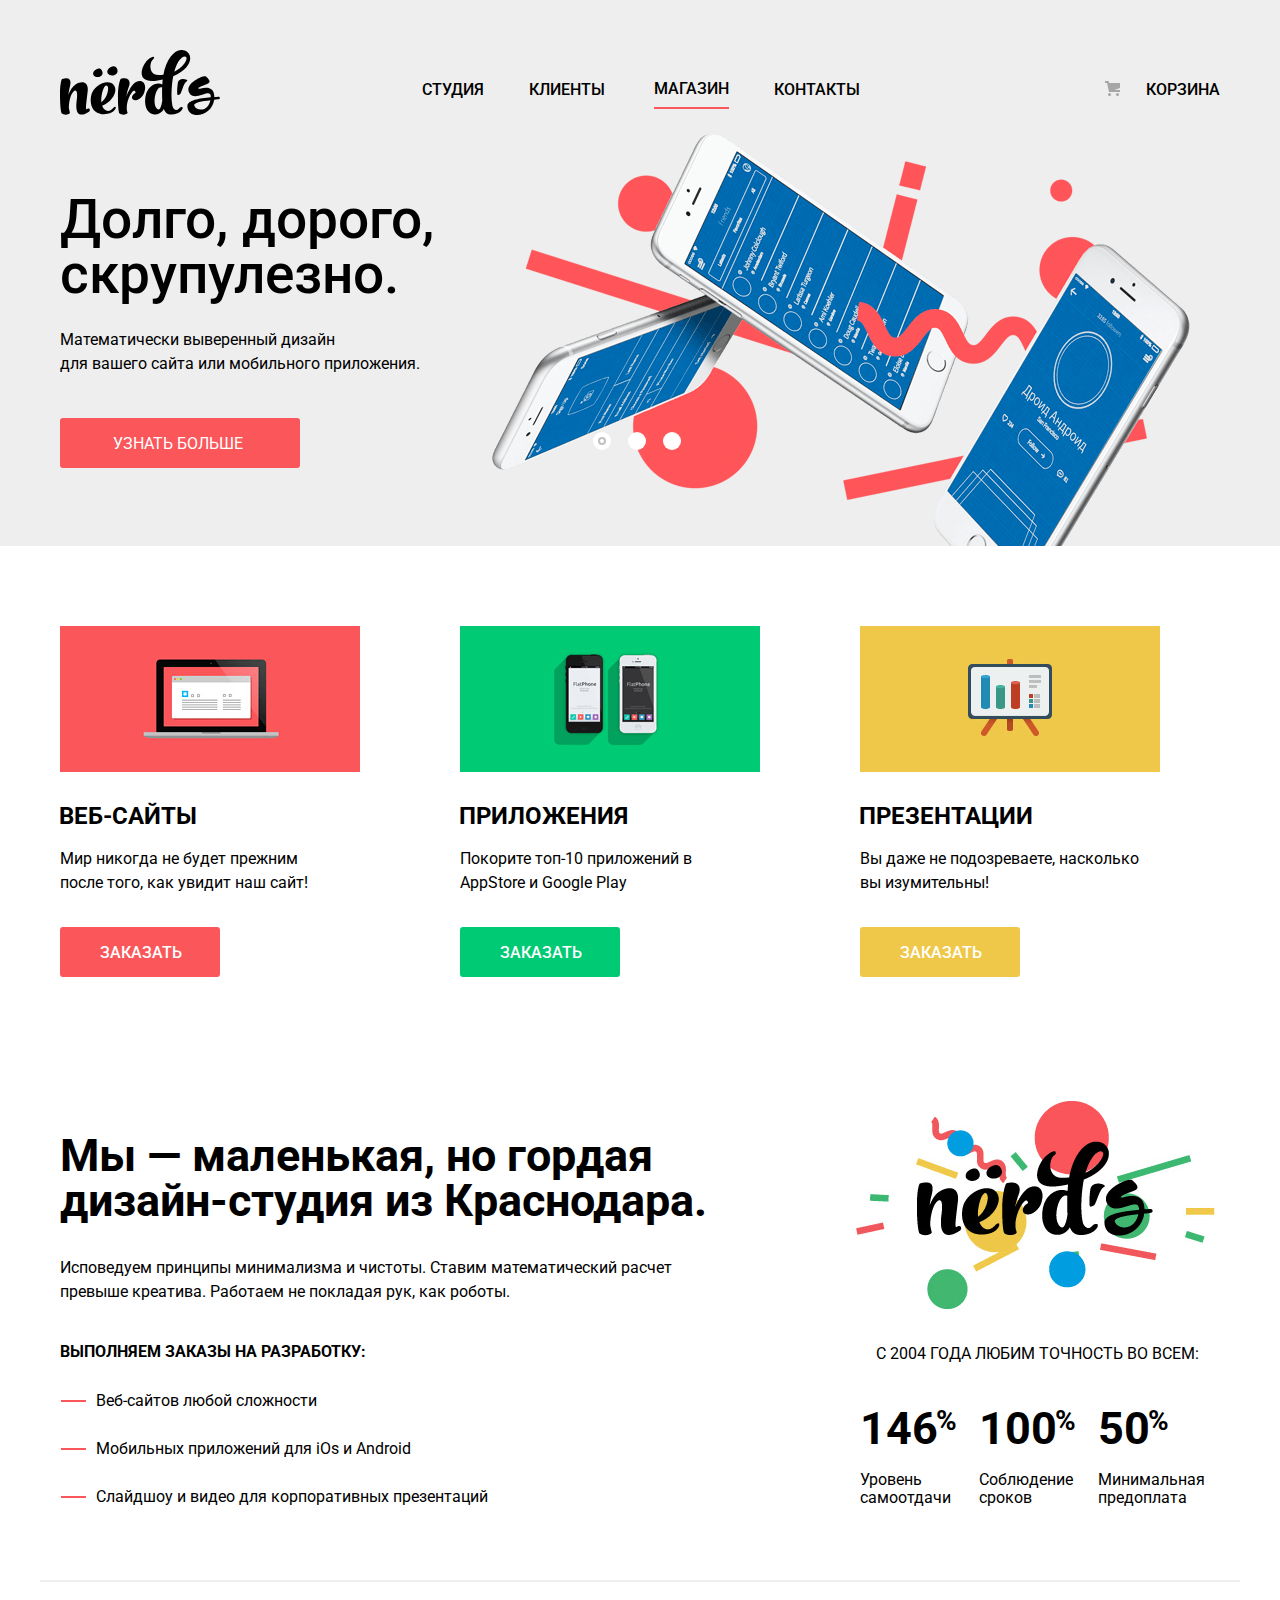
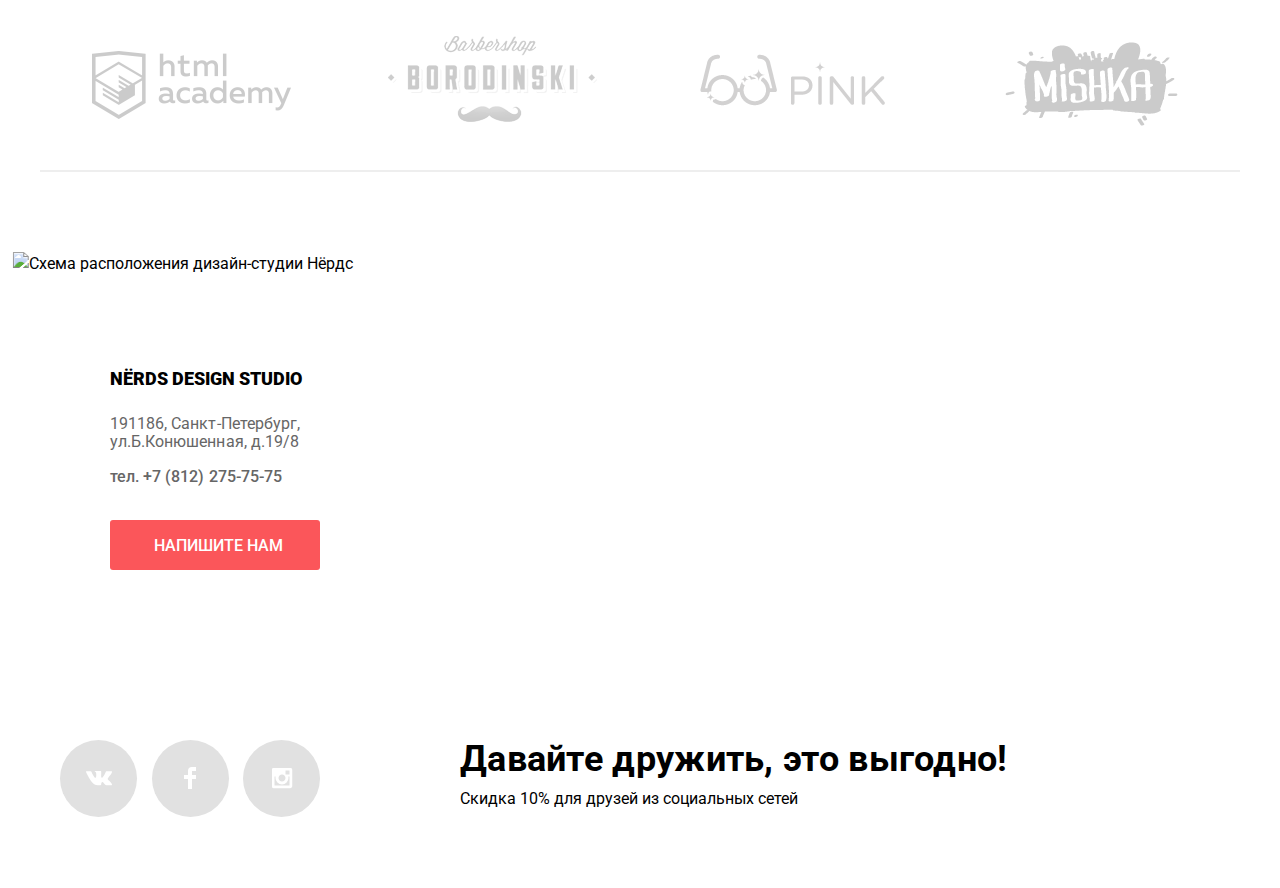
==== commit e6375189: "Final decoration" ====
--- a/index.html
+++ b/index.html
@@ -67,8 +67,7 @@
                     </ul>
                 </div>
             </section>
-            <div class='container'>
-                <section class='service'>
+                <section class='service container'>
                     <h2 class='visually-hidden'>Услуги студии Нёрдс</h2>
                     <ul class='services'>
                         <li class='service-item'>
@@ -91,7 +90,6 @@
                         </li>
                     </ul>
                 </section>
-            </div>
             <section class='about-us container'>
                 <div class='services-wrapper'>
                     <p><b>Мы — маленькая, но гордая дизайн-студия из Краснодара.</b></p>
@@ -129,19 +127,18 @@
                     </table>
                 </div>
             </section>
-            <section class='clients-section'>
-              <div class='container'>
+            <section class='clients-section container'>
                 <ul class='clients'>
                     <li class='clients-item'><a class='clients-link' href='https://htmlacademy.ru/intensive/htmlcss'><img src='img/logo-html-academy.png' width='199' height='68' alt='HTML Academy'></a></li>
                     <li class='clients-item'><a class='clients-link' href='#'><img src='img/logo-borodinski.png' width='209' height='90' alt='Barbershop Borodinski'></a></li>
                     <li class='clients-item'><a class='clients-link' href='#'><img src='img/logo-pink.png' width='185' height='52' alt='Pink'></a></li>
                     <li class='clients-item'><a class='clients-link' href='#'><img src='img/logo-mishka.png' width='173' height='84' alt='Mishka'></a></li>
                 </ul>
-              </div>
             </section>
         </main>
-        <footer class='main-footer'>
+         <footer class='main-footer'>
           <div class='footer-map'><section class='map'>
+            <img class="map-img" src="../692341-nerds/img/map.jpg" alt="Схема расположения дизайн-студии Нёрдс" width="1440" height="416">
                 <h2 class='visually-hidden'>Карта</h2>
                 <section class='contacts container'>
                     <p class='contacts-name'><b>Nёrds design studio</b></p>
@@ -151,7 +148,7 @@
                     <a class='contacts-button button' href='#'>Напишите нам</a>
                 </section>
           </section>
-           </div>
+        </div>
             <div class='footer-social container'>
                 <ul class='social-contacts'>
                     <li><a class="social-button" href='#'  aria-label="Ссылка на группу Вконтакте"><img src='img/icon-vk.svg' width='26' height='15' alt='Вконтакте'>
--- a/css/style.css
+++ b/css/style.css
@@ -1,7 +1,3 @@
-* {
-    outline: 1px dashed red;
-}
-
 html {
     box-sizing: border-box;
 }
@@ -234,8 +230,8 @@
 
 .slider-controls {
     position: absolute;
-    left: 50.6%;
-    bottom: 86px;
+    left: 50.4%;
+    bottom: 96px;
     z-index: 100;
 
     width: 160px;
@@ -271,6 +267,7 @@
 .slider-item {
     display: none;
     padding: 70px 0;
+    padding-bottom: 78px;
 }
 
 .slider-item:nth-child(1) {
@@ -471,13 +468,12 @@
     margin: 0;
     padding: 0;
     padding-bottom: 20px;
-    padding-top: 18px;
+    padding-top: 17px;
 }
 
 .services-wrapper p:nth-child(3) {
     max-width: 660px;
     padding: 0;
-    padding-top: 4px;
     text-transform: uppercase;
 }
 
@@ -517,7 +513,7 @@
 
 .statistics p {
     padding-left: 21px;
-    padding-top: 20px;
+    padding-top: 17px;
     padding-bottom: 28px;
     text-transform: uppercase;
 }
@@ -590,6 +586,8 @@
     margin-bottom: 80px;
     padding-top: 46px;
     padding-bottom: 44px;
+    border-top: 2px solid #eeeeee;
+    border-bottom: 2px solid #eeeeee;
 }
 
 .clients {
@@ -600,11 +598,6 @@
     margin: 0;
 
     list-style: none;
-
-/*
-    border-top: 2px solid #818181;
-    border-bottom: 2px solid #818181;
-*/
 }
 
 .clients-item {
@@ -1311,14 +1304,20 @@
 /*footer*/
 
 .footer-map {
-    position: relative;
-    display: flex;
-    flex-direction: column;
-    align-items: center;
-    flex-wrap: wrap;
-    background-color: #e9e5dc;
-}
-
+    display: block;
+  position: relative;
+  min-height: 416px;
+  overflow: hidden;
+}
+
+.map-img {
+  position: absolute;
+  top: 0;
+  left: 50%;
+  transform: translateX(-49%);
+}
+
+/*
 .map {
     width: 1440px;
     height: 417px;
@@ -1328,15 +1327,19 @@
     background-repeat: no-repeat;
     background-position: 49% 41.3%;
 }
+*/
 
 .contacts {
-    box-sizing: border-box;
-    width: 319px;
-    margin: 53px 138px;
-    padding: 43px 50px;
-    padding-bottom: 47px;
-    background-color: #ffffff;
-    z-index: 20;
+    display: block;
+  width: 320px;
+  height: 308px;
+  position: absolute;
+  left: calc(50% - 580px);
+  padding-left: 50px;
+  padding-top: 48px;
+  padding-bottom: 40px;
+  top: 54px;
+  background-color: #ffffff;
 }
 
 .contacts-name {
@@ -1346,7 +1349,7 @@
     font-weight: 700;
     margin: 0;
     padding: 0;
-    padding-top: 3px;
+    padding-top: 10px;
     padding-bottom: 21px;
     text-transform: uppercase;
     color: #000000;
@@ -1356,10 +1359,8 @@
 .contacts-telephone-number {
     max-width: 210px;
     margin: 0;
-    margin-left: -1px;
-    padding: 0;
-    padding-bottom: 18px;
-    padding-left: 2px;
+    padding: 0;
+    padding-bottom: 14px;
 
     line-height: 18px;
     letter-spacing: 0.04px;
@@ -1367,12 +1368,12 @@
 }
 
 .contacts-telephone-number {
-    padding-bottom: 37px;
+    text-transform: none;
 }
 
 .contacts-button {
-    width: 100%;
-    margin-top: 20px;
+    width: 210px;
+    margin-top: 31px;
     padding-top: 17px;
     padding-bottom: 15px;
     padding-left: 44px;
@@ -1408,7 +1409,7 @@
     margin: 16px 0;
     margin-bottom: 10px;
     padding: 0;
-    padding-bottom: 5px;
+    padding-bottom: 9px;
     font-size: 36px;
     font-weight: bold;
     letter-spacing: 0.3px;
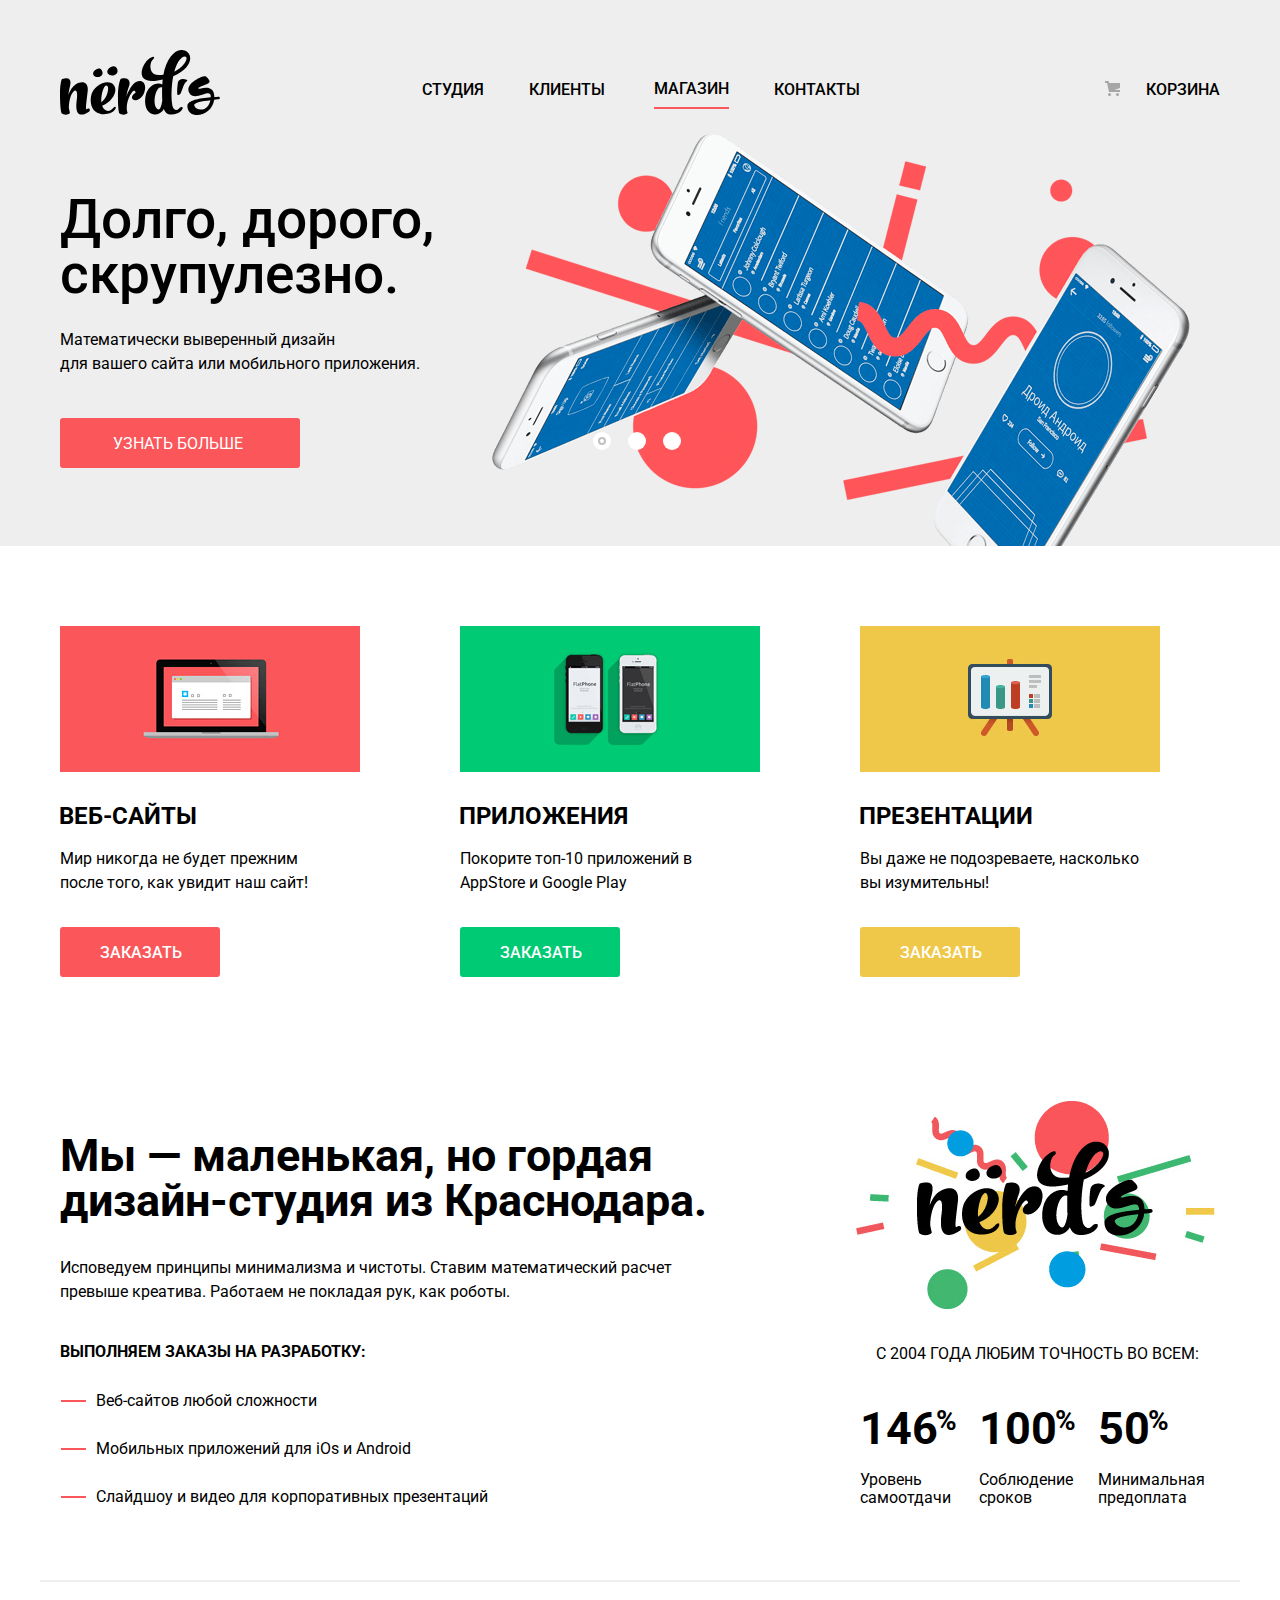
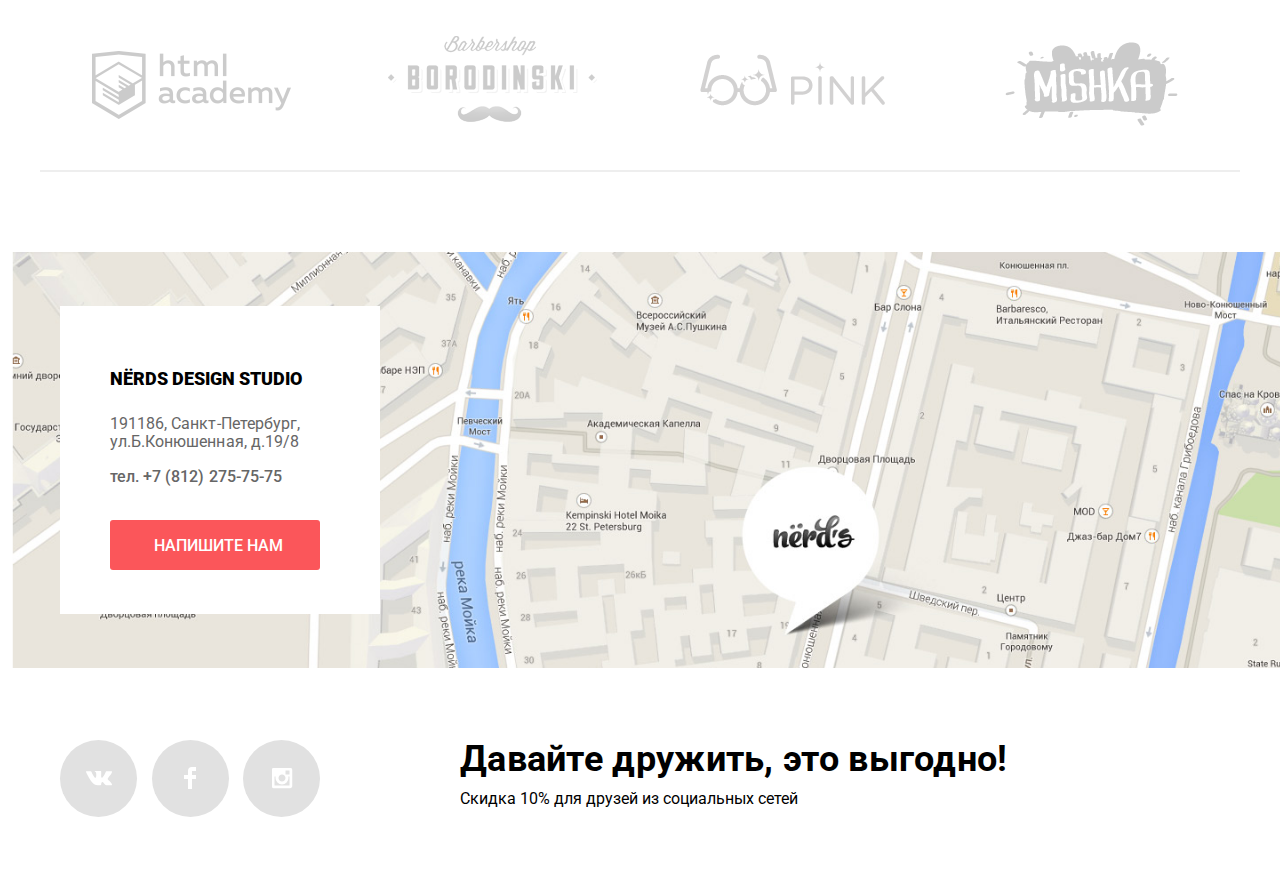
==== commit 5a6614b0: "Final decorations fixes" ====
--- a/index.html
+++ b/index.html
@@ -138,7 +138,7 @@
         </main>
          <footer class='main-footer'>
           <div class='footer-map'><section class='map'>
-            <img class="map-img" src="../692341-nerds/img/map.jpg" alt="Схема расположения дизайн-студии Нёрдс" width="1440" height="416">
+            <img class="map-img" src="img/map.jpg" alt="Схема расположения дизайн-студии Нёрдс" width="1440" height="416">
                 <h2 class='visually-hidden'>Карта</h2>
                 <section class='contacts container'>
                     <p class='contacts-name'><b>Nёrds design studio</b></p>
--- a/css/style.css
+++ b/css/style.css
@@ -785,6 +785,7 @@
 
 .form-item {
     width: 100%;
+    padding-left: 4px;
 }
 
 .form-fieldset-layout .form-item:not(:last-child),
@@ -978,7 +979,6 @@
 .sorting-catalog-wrapper p {
     margin: 0;
     padding: 0;
-    padding-top: 2px;
     padding-right: 266px;
 }
 
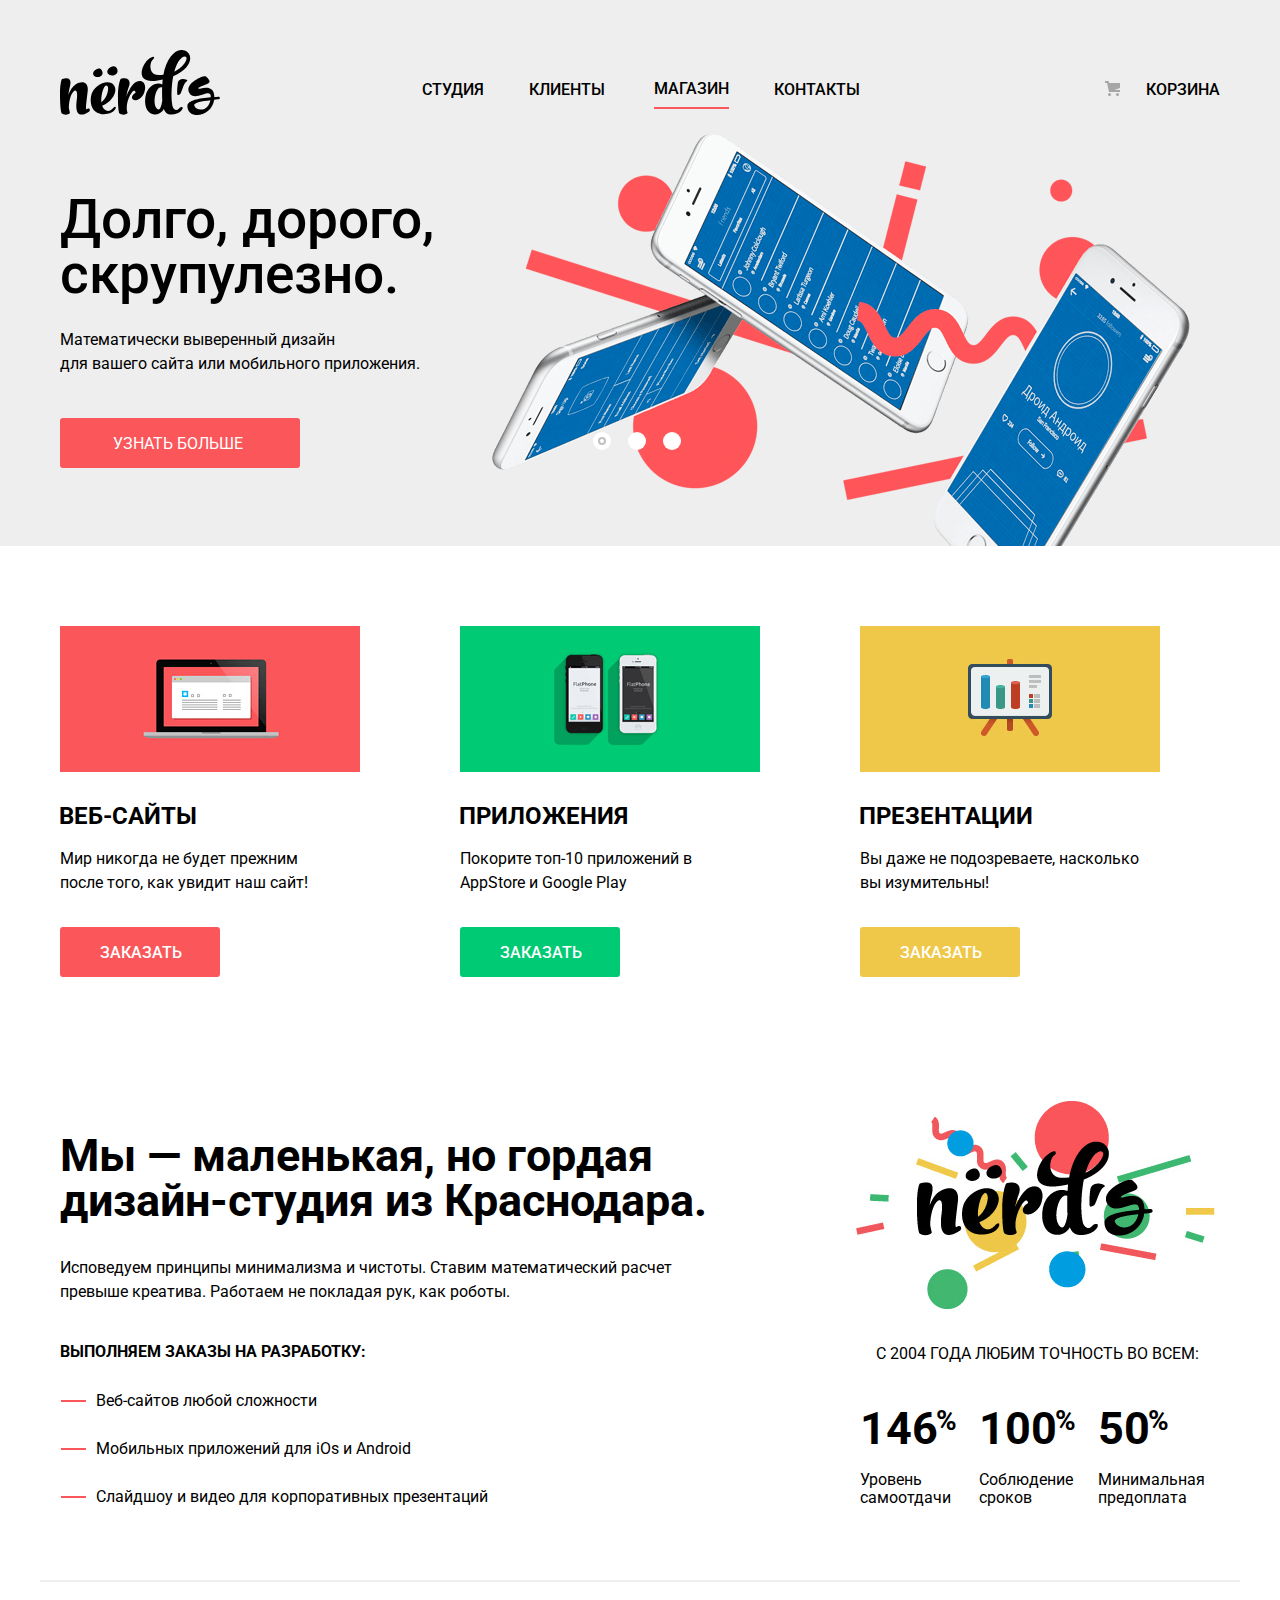
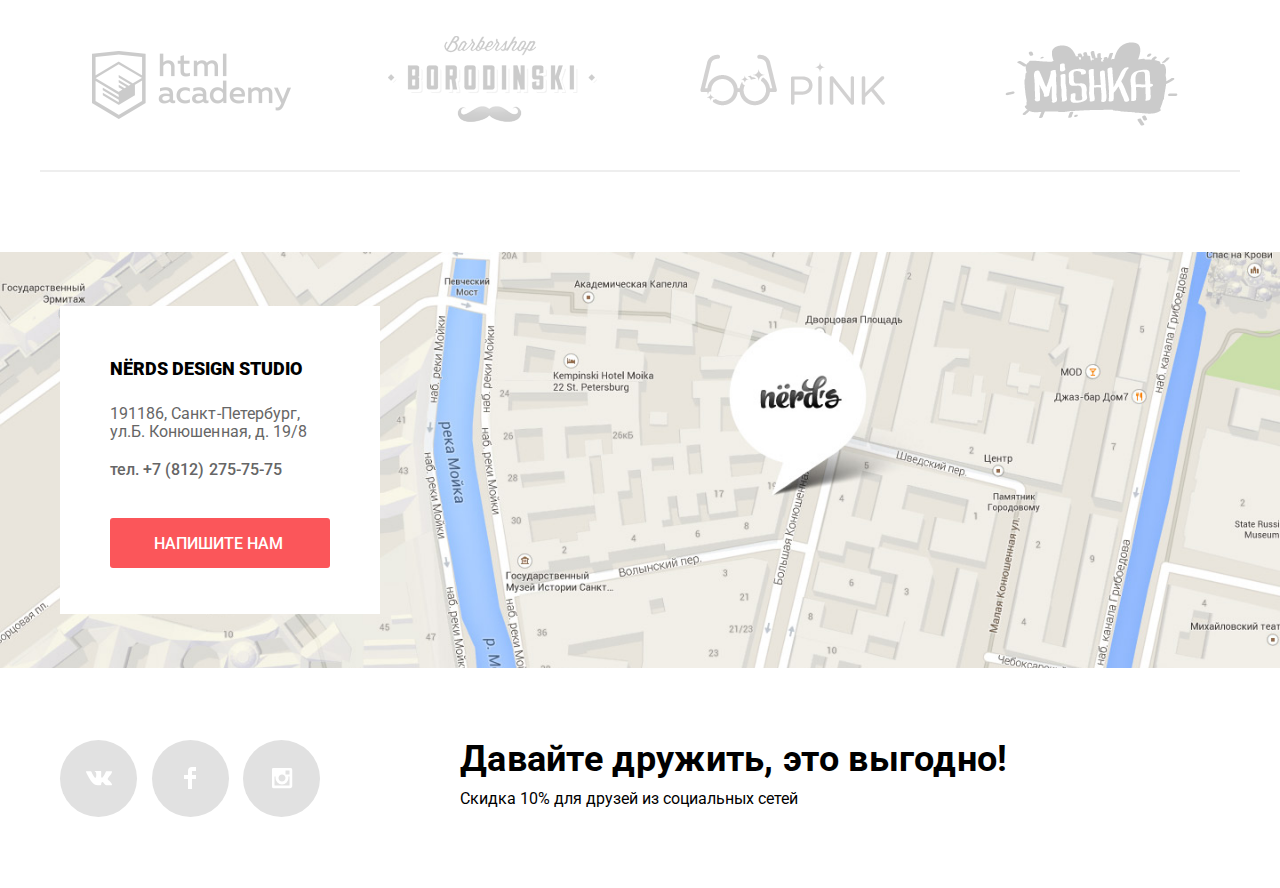
==== commit abe02a9b: "validator" ====
--- a/index.html
+++ b/index.html
@@ -143,7 +143,7 @@
                 <section class='contacts container'>
                     <p class='contacts-name'><b>Nёrds design studio</b></p>
                     <p class='contacts-adress'>191186, Санкт-Петербург,
-                        ул.Б.Конюшенная, д.19/8</p>
+                        ул.Б. Конюшенная, д. 19/8</p>
                     <a class='contacts-telephone-number' href='tel:+78122757575'>тел. +7 (812) 275-75-75</a>
                     <a class='contacts-button button' href='#'>Напишите нам</a>
                 </section>
--- a/css/style.css
+++ b/css/style.css
@@ -1304,7 +1304,7 @@
 /*footer*/
 
 .footer-map {
-    display: block;
+  display: block;
   position: relative;
   min-height: 416px;
   overflow: hidden;
@@ -1314,20 +1314,9 @@
   position: absolute;
   top: 0;
   left: 50%;
-  transform: translateX(-49%);
-}
-
-/*
-.map {
-    width: 1440px;
-    height: 417px;
-
-    background-color: #e9e5dc;
-    background-image: url('../img/map.jpg');
-    background-repeat: no-repeat;
-    background-position: 49% 41.3%;
-}
-*/
+  transform: translate(-50%,-20%);
+  text-align: center;
+}
 
 .contacts {
     display: block;
@@ -1349,7 +1338,6 @@
     font-weight: 700;
     margin: 0;
     padding: 0;
-    padding-top: 10px;
     padding-bottom: 21px;
     text-transform: uppercase;
     color: #000000;
@@ -1360,7 +1348,7 @@
     max-width: 210px;
     margin: 0;
     padding: 0;
-    padding-bottom: 14px;
+    padding-bottom: 17px;
 
     line-height: 18px;
     letter-spacing: 0.04px;
@@ -1372,8 +1360,8 @@
 }
 
 .contacts-button {
-    width: 210px;
-    margin-top: 31px;
+    width: 220px;
+    margin-top: 36px;
     padding-top: 17px;
     padding-bottom: 15px;
     padding-left: 44px;
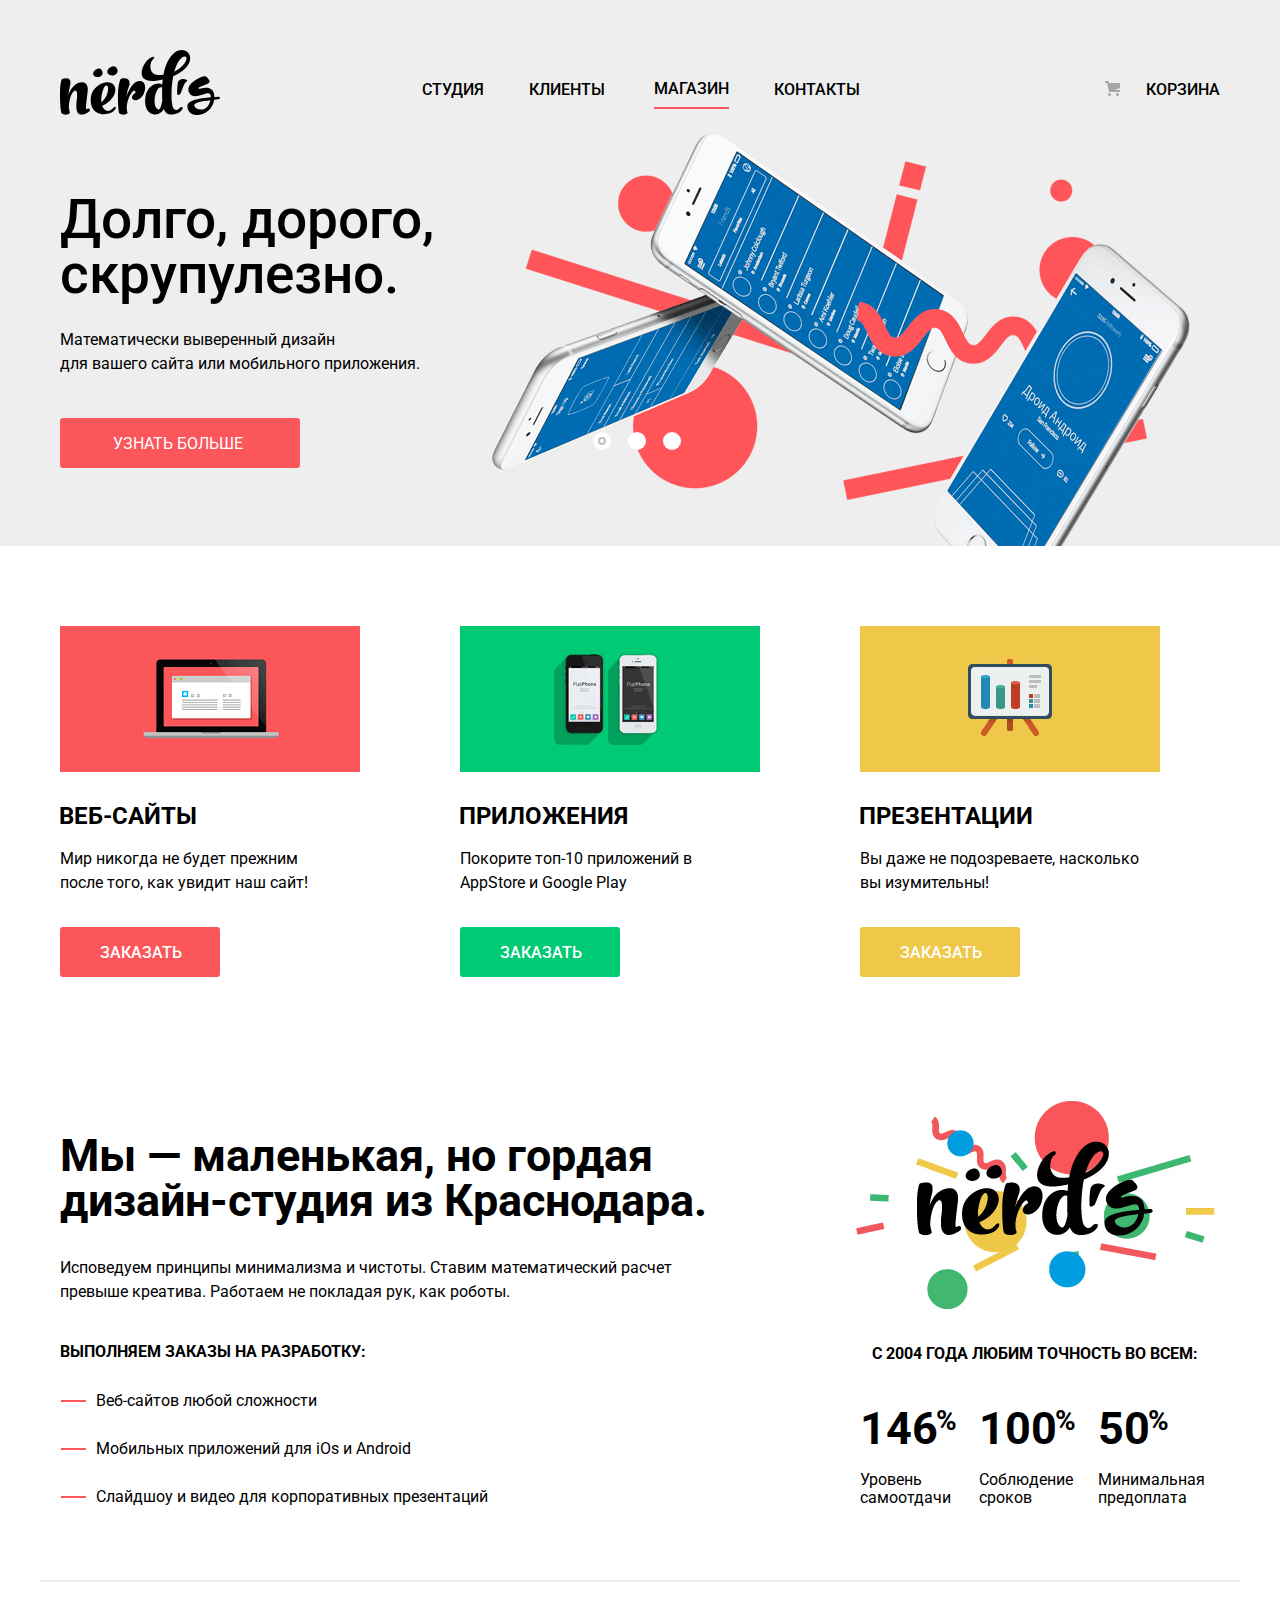
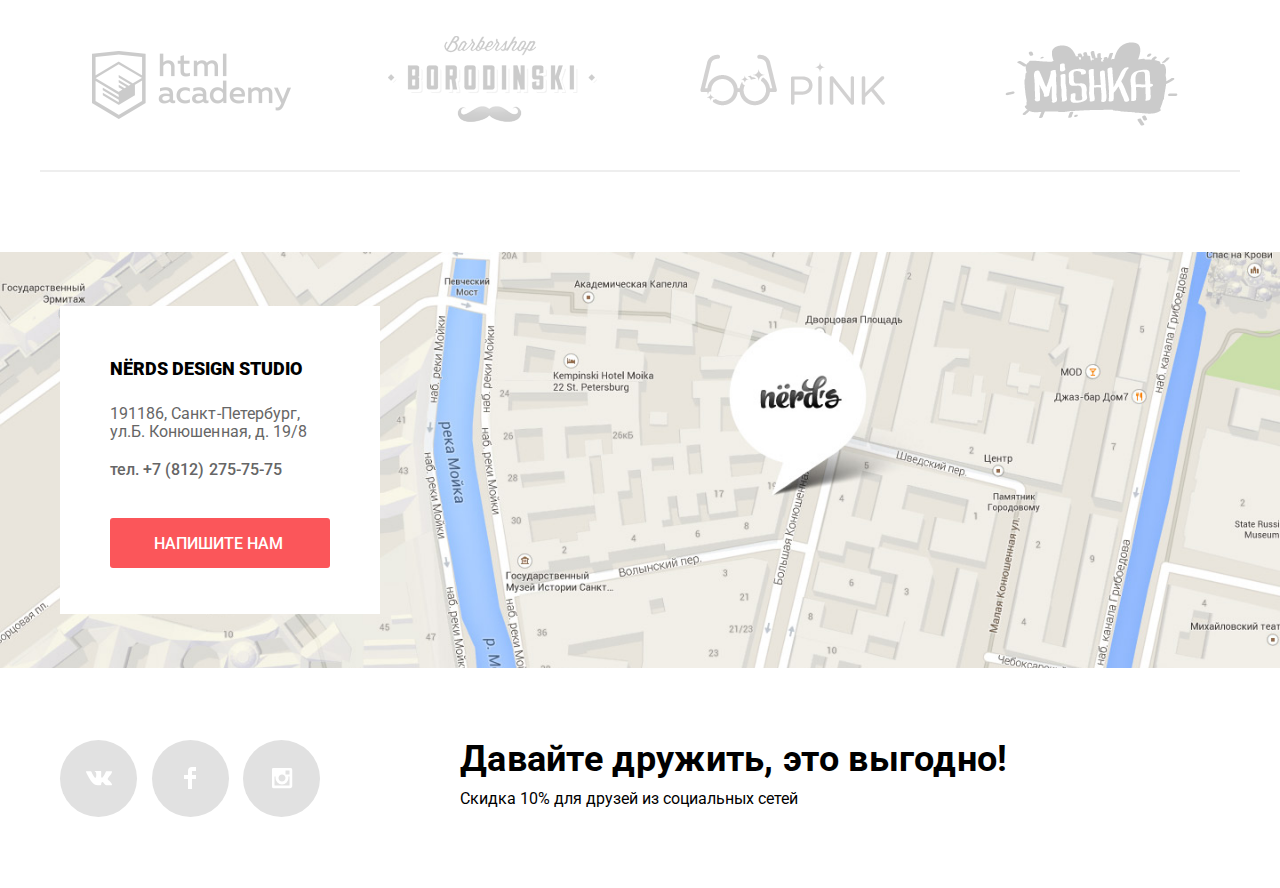
==== commit 5c3e41ab: "after first review" ====
--- a/index.html
+++ b/index.html
@@ -36,6 +36,7 @@
         </header>
         <main class='main-container'>
             <section class='slider'>
+                <h1 class='visually-hidden'>Студия Нёрдс</h1>
                 <div class='container'>
                     <input class='visually-hidden first-slider-button' type='radio' id='slider-button-1' name='toggle' checked>
                     <input class='visually-hidden second-slider-button' type='radio' id='slider-button-2' name='toggle'>
@@ -47,19 +48,16 @@
                     </div>
                     <ul class='slider-list'>
                         <li class='slider-item'>
-                            <h1 class='visually-hidden'>Студия Нёрдс</h1>
                             <h3>Долго, дорого,<br> скрупулезно.</h3>
                             <p>Математически выверенный дизайн<br> для вашего сайта или мобильного приложения.</p>
                               <a class='button slider-item-button' href='#'>Узнать больше</a>
                         </li>
                         <li class='slider-item'>
-                            <h1 class='visually-hidden'>Студия Нёрдс</h1>
                             <h3>Любим математику как никто другой</h3>
                             <p>Никакого креатива, только математические формулы для расчета идеальных пропорций.</p>
                               <a class='button slider-item-button' href='#'>Узнать больше</a>
                         </li>
                         <li class='slider-item'>
-                            <h1 class='visually-hidden'>Студия Нёрдс</h1>
                             <h3>Только ночь,<br> только хардкор</h3>
                             <p>Работать днем, как все? Мы против этого.<br> Ближе к полуночи работа только начинается.</p>
                               <a class='button slider-item-button' href='#'>Узнать больше</a>
@@ -106,23 +104,23 @@
                     <p>С 2004 года любим точность во всем:</p>
                     <table class='work-statistics'>
                         <tr class='table-trace-percent'>
-                            <th class='table-cell'>
+                            <td class='table-cell'>
                                 <span class='table-cell-number'>146</span>
                                 <sup class='table-cell-percent table-cell-percent-dedication'>%</sup>
-                            </th>
-                            <th class='table-cell'>
+                            </td>
+                            <td class='table-cell'>
                                 <span class='table-cell-number'>100</span>
                                 <sup class='table-cell-percent table-cell-percent-time'>%</sup>
-                            </th>
-                            <th class='table-cell'>
+                            </td>
+                            <td class='table-cell'>
                                 <span class='table-cell-number'>50</span>
                                 <sup class='table-cell-percent table-cell-percent-paying'>%</sup>
-                            </th>
+                            </td>
                         </tr>
                         <tr class='table-trace-description'>
-                            <td class='table-cell'>Уровень самоотдачи</td>
-                            <td class='table-cell'>Соблюдение сроков</td>
-                            <td class='table-cell'>Минимальная предоплата</td>
+                            <th class='table-cell'>Уровень самоотдачи</th>
+                            <th class='table-cell'>Соблюдение сроков</th>
+                            <th class='table-cell'>Минимальная предоплата</th>
                         </tr>
                     </table>
                 </div>
--- a/css/style.css
+++ b/css/style.css
@@ -512,7 +512,8 @@
 }
 
 .statistics p {
-    padding-left: 21px;
+    font-weight: 700;
+    padding-left: 17px;
     padding-top: 17px;
     padding-bottom: 28px;
     text-transform: uppercase;
@@ -531,6 +532,10 @@
 
 .table-trace-description {
     line-height: 18px;
+}
+
+.table-trace-description .table-cell {
+    font-weight: 400;
 }
 
 .table-cell {
@@ -542,7 +547,6 @@
     min-height: 35px;
     margin-bottom: 21px;
     padding-left: 12px;
-
     text-align: left;
     letter-spacing: 0.05px;
 }
@@ -670,8 +674,6 @@
 }
 
 .form {
-    display: flex;
-    flex-direction: column;
     width: 260px;
 }
 
@@ -954,6 +956,7 @@
     padding-top: 17px;
     padding-bottom: 15px;
     text-transform: uppercase;
+    font-family: Roboto, Arial, sans-serif;
 }
 
 .form-button:hover,
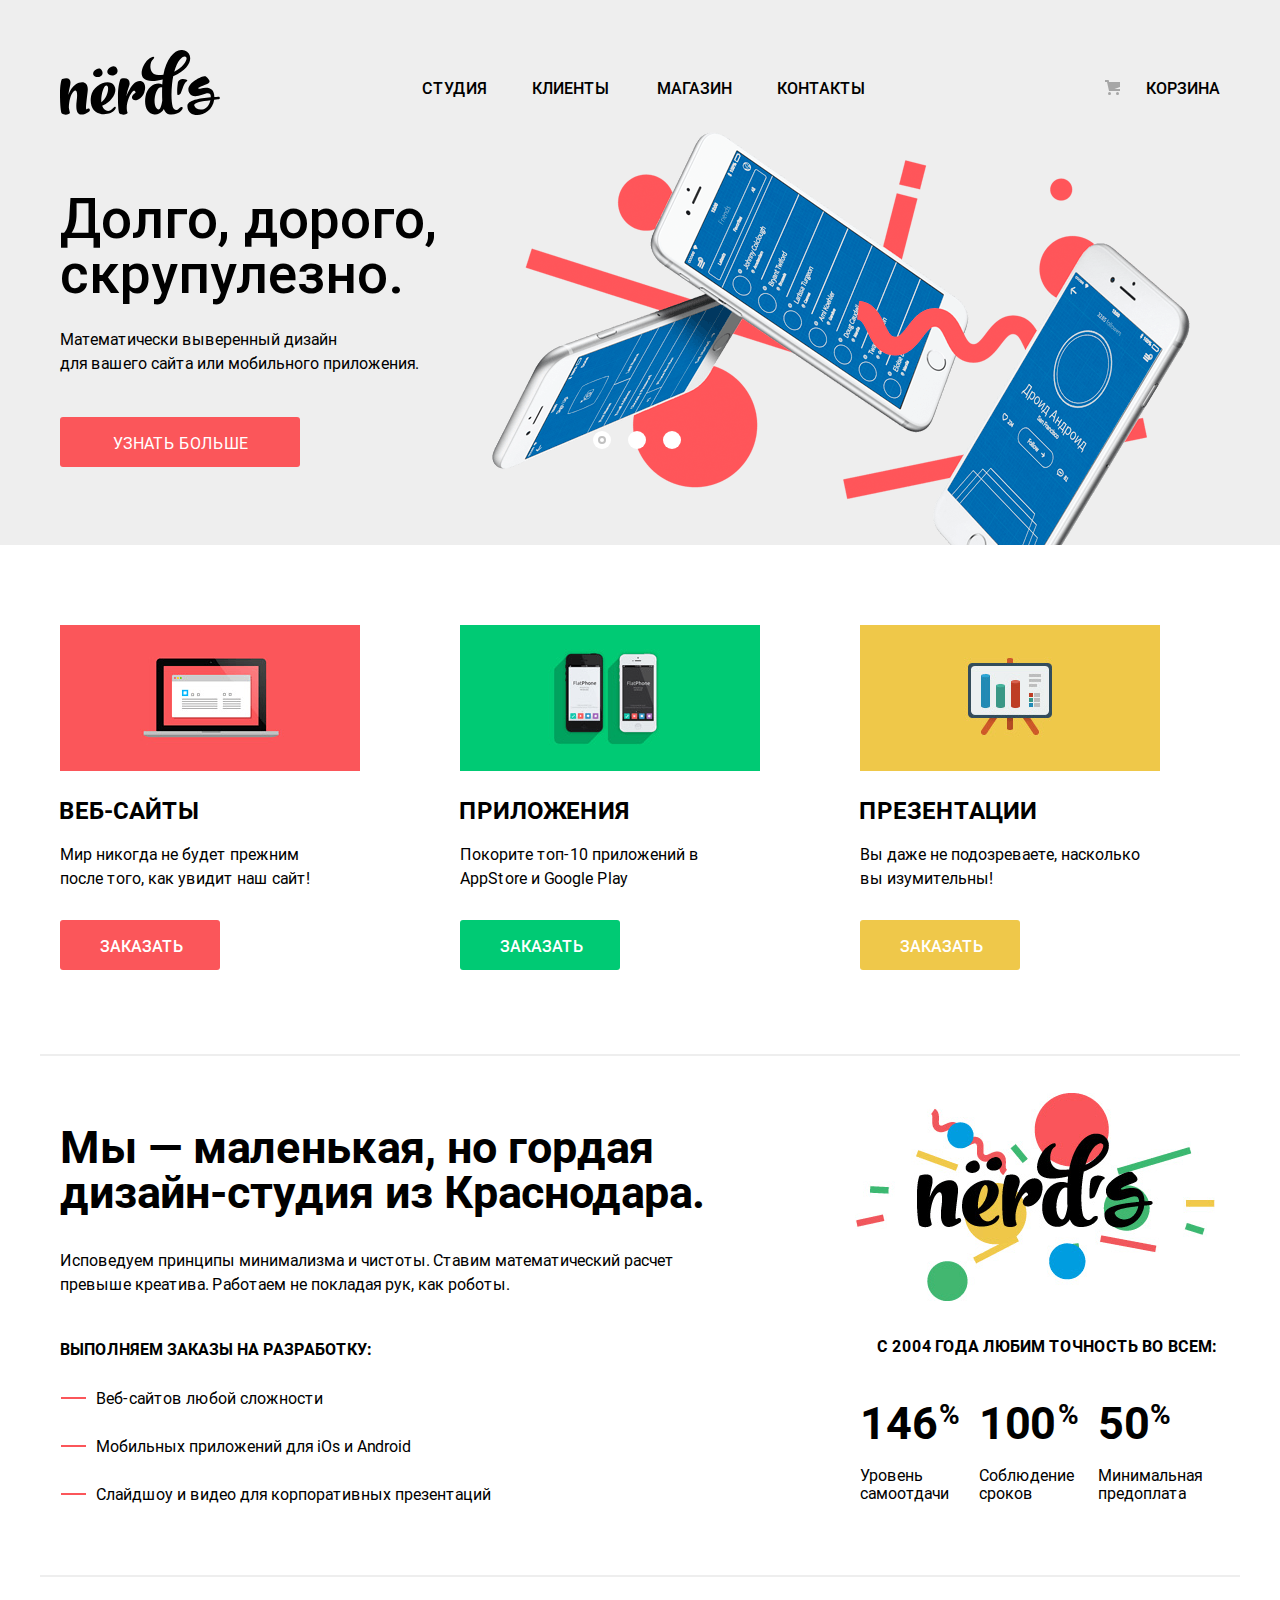
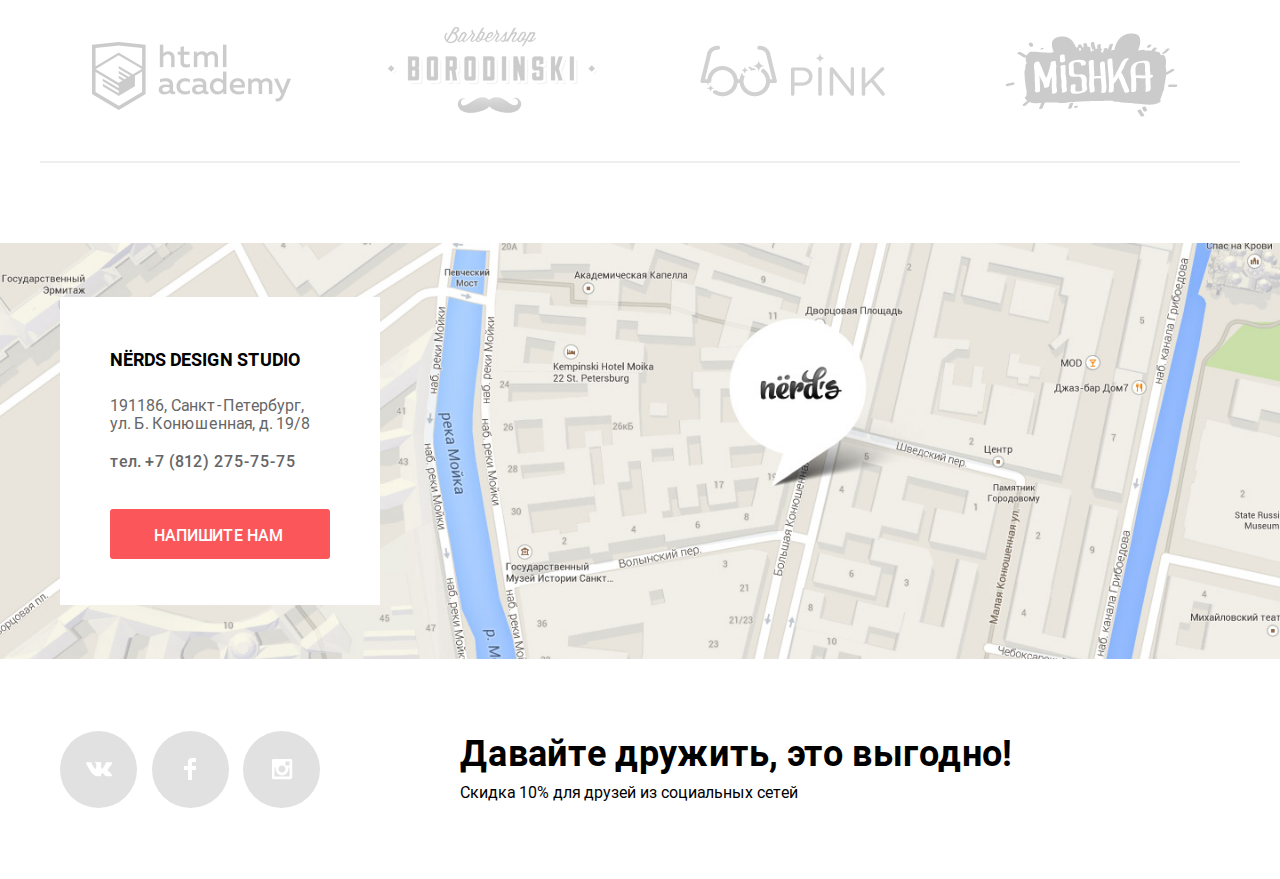
==== commit 2b605490: "First review comments applied" ====
--- a/index.html
+++ b/index.html
@@ -1,188 +1,208 @@
 <!DOCTYPE html>
-<html lang='ru'>
+<html lang="ru">
   <head>
-    <meta charset='utf-8'>
-    <link href="css/normalize.css" rel="stylesheet">
-    <link href='css/style.css' rel='stylesheet'>
-    <link href="https://fonts.googleapis.com/css?family=Roboto:400,500&amp;subset=cyrillic" rel="stylesheet">
+    <meta charset="utf-8">
+    <link href="css/normalize-min.css" rel="stylesheet">
+    <link href="css/style-min.css" rel="stylesheet">
     <title>Студия Нёрдс</title>
     </head>
     <body>
-        <header class='main-header'>
-            <div class='container'>
-                <nav class='main-navigation' aria-label='Навигация по сайту'>
-                    <a class='main-header-logo'>
-                        <img src='img/logo-nerds.svg' width='160' height='65' alt='Логотип "Нёрдс"'>
+        <header class="main-header">
+            <div class="container">
+                <nav class="main-navigation" aria-label="Навигация по сайту">
+                    <a class="main-header-logo">
+                        <img src="img/logo-nerds.svg" width="160" height="65" alt="Логотип "Нёрдс>
                     </a>
-                    <ul class='site-navigation main-navigation-wrapper'>
-                        <li class='site-list-item'>
-                            <a class='site-list-link' href='#'>Студия</a>
-                        </li>
-                        <li class='site-list-item'>
-                            <a class='site-list-link' href='#'>Клиенты</a>
-                        </li>
-                        <li class='site-list-item site-navigation-current'>
-                            <a class='site-list-link link-active' href='catalog.html'>Магазин</a>
-                        </li>
-                        <li class='site-list-item'>
-                            <a class='site-list-link' href='#'>Контакты</a>
+                    <ul class="site-navigation main-navigation-wrapper">
+                        <li class="site-list-item">
+                            <a class="site-list-link" href="#">Студия</a>
+                        </li>
+                        <li class="site-list-item">
+                            <a class="site-list-link" href="#">Клиенты</a>
+                        </li>
+                        <li class="site-list-item site-navigation-current">
+                            <a class="site-list-link" href="catalog.html">Магазин</a>
+                        </li>
+                        <li class="site-list-item">
+                            <a class="site-list-link" href="#">Контакты</a>
                         </li>
                     </ul>
-                    <div class='site-navigation shopping-cart'>
-                        <a class='cart-link' href='#'>Корзина</a>
+                    <div class="site-navigation shopping-cart">
+                        <a class="cart-link" href="#">Корзина</a>
                     </div>
                  </nav>
             </div>
         </header>
-        <main class='main-container'>
-            <section class='slider'>
-                <h1 class='visually-hidden'>Студия Нёрдс</h1>
-                <div class='container'>
-                    <input class='visually-hidden first-slider-button' type='radio' id='slider-button-1' name='toggle' checked>
-                    <input class='visually-hidden second-slider-button' type='radio' id='slider-button-2' name='toggle'>
-                    <input class='visually-hidden third-slider-button' type='radio' id='slider-button-3' name='toggle'>
-                    <div class='slider-controls'>
-                        <label class='slider-controls-item slider-controls-item-1' for='slider-button-1'>Первый</label>
-                        <label class='slider-controls-item slider-controls-item-2' for='slider-button-2'>Второй</label>
-                        <label class='slider-controls-item slider-controls-item-3' for='slider-button-3'>Третий</label>
+        <main class="main-container">
+            <section class="slider">
+                <h1 class="visually-hidden">Студия Нёрдс</h1>
+                <div class="container">
+                    <input class="visually-hidden first-slider-button" type="radio" id="slider-button-1" name="toggle" checked>
+                    <input class="visually-hidden second-slider-button" type="radio" id="slider-button-2" name="toggle">
+                    <input class="visually-hidden third-slider-button" type="radio" id="slider-button-3" name="toggle">
+                    <div class="slider-controls">
+                        <label class="slider-controls-item slider-controls-item-1" for="slider-button-1">Первый</label>
+                        <label class="slider-controls-item slider-controls-item-2" for="slider-button-2">Второй</label>
+                        <label class="slider-controls-item slider-controls-item-3" for="slider-button-3">Третий</label>
                     </div>
-                    <ul class='slider-list'>
-                        <li class='slider-item'>
+                    <ul class="slider-list">
+                        <li class="slider-item">
                             <h3>Долго, дорого,<br> скрупулезно.</h3>
                             <p>Математически выверенный дизайн<br> для вашего сайта или мобильного приложения.</p>
-                              <a class='button slider-item-button' href='#'>Узнать больше</a>
-                        </li>
-                        <li class='slider-item'>
+                            <a class="button slider-item-button" href="#">Узнать больше</a>
+                        </li>
+                        <li class="slider-item">
                             <h3>Любим математику как никто другой</h3>
                             <p>Никакого креатива, только математические формулы для расчета идеальных пропорций.</p>
-                              <a class='button slider-item-button' href='#'>Узнать больше</a>
-                        </li>
-                        <li class='slider-item'>
+                            <a class="button slider-item-button" href="#">Узнать больше</a>
+                        </li>
+                        <li class="slider-item">
                             <h3>Только ночь,<br> только хардкор</h3>
                             <p>Работать днем, как все? Мы против этого.<br> Ближе к полуночи работа только начинается.</p>
-                              <a class='button slider-item-button' href='#'>Узнать больше</a>
+                            <a class="button slider-item-button" href="#">Узнать больше</a>
                         </li>
                     </ul>
                 </div>
             </section>
-                <section class='service container'>
-                    <h2 class='visually-hidden'>Услуги студии Нёрдс</h2>
-                    <ul class='services'>
-                        <li class='service-item'>
-                             <img src='img/service-item-web-sites.png' width='300' height='146' alt='Услуги по созданию веб-сайтов'>
-                             <h3>Веб-сайты</h3>
-                             <p>Мир никогда не будет прежним после того, как увидит наш сайт!</p>
-                             <a class='button service-button service-button-web-sites' href='#' aria-label='Перейти на страницу для заказа веб-сайта'>Заказать</a>
-                        </li>
-                        <li class='service-item'>
-                             <img src='img/service-item-applications.png' width='300' height='146' alt='Услуги по созданию приложений'>
-                             <h3>Приложения</h3>
-                             <p>Покорите топ-10 приложений в AppStore и Google Play</p>
-                             <a class='button service-button service-button-applications' href='#' aria-label='Перейти на страницу для заказа приложения'>Заказать</a>
-                        </li>
-                        <li class='service-item'>
-                             <img src='img/service-item-presentations.png' width='300' height='146' alt='Услуги по созданию презентаций'>
-                             <h3>Презентации</h3>
-                             <p>Вы даже не подозреваете, насколько вы изумительны!</p>
-                             <a class='button service-button service-button-presentations' href='#' aria-label='Перейти на страницу для заказа презентации'>Заказать</a>
-                        </li>
-                    </ul>
-                </section>
-            <section class='about-us container'>
-                <div class='services-wrapper'>
+            <section class="service container">
+                <h2 class="visually-hidden">Услуги студии Нёрдс</h2>
+                <ul class="services">
+                    <li class="service-item">
+                         <img src="img/service-item-web-sites.png" width="300" height="146" alt="Услуги по созданию веб-сайтов">
+                         <h3>Веб-сайты</h3>
+                         <p>Мир никогда не будет прежним после того, как увидит наш сайт!</p>
+                         <a class="button service-button service-button-web-sites" href="#" aria-label="Перейти на страницу для заказа веб-сайта">Заказать</a>
+                    </li>
+                    <li class="service-item">
+                         <img src="img/service-item-applications.png" width="300" height="146" alt="Услуги по созданию приложений">
+                         <h3>Приложения</h3>
+                         <p>Покорите топ-10 приложений в AppStore и Google Play</p>
+                         <a class="button service-button service-button-applications" href="#" aria-label="Перейти на страницу для заказа приложения">Заказать</a>
+                    </li>
+                    <li class="service-item">
+                         <img src="img/service-item-presentations.png" width="300" height="146" alt="Услуги по созданию презентаций">
+                         <h3>Презентации</h3>
+                         <p>Вы даже не подозреваете, насколько вы изумительны!</p>
+                         <a class="button service-button service-button-presentations" href="#" aria-label="Перейти на страницу для заказа презентации">Заказать</a>
+                    </li>
+                </ul>
+            </section>
+            <section class="about-us container">
+                <div class="services-wrapper">
                     <p><b>Мы — маленькая, но гордая дизайн-студия из Краснодара.</b></p>
                     <p>Исповедуем принципы минимализма и чистоты. Ставим математический расчет превыше креатива. Работаем не покладая рук, как роботы.</p>
                     <p><b>Выполняем заказы на разработку:</b></p>
-                    <ul class='service-list'>
-                        <li class='service-list-item'>Веб-сайтов любой сложности</li>
-                        <li class='service-list-item'>Мобильных приложений для iOs и Android</li>
-                        <li class='service-list-item'>Слайдшоу и видео для корпоративных презентаций</li>
+                    <ul class="service-list">
+                        <li class="service-list-item">Веб-сайтов любой сложности</li>
+                        <li class="service-list-item">Мобильных приложений для iOs и Android</li>
+                        <li class="service-list-item">Слайдшоу и видео для корпоративных презентаций</li>
                     </ul>
                 </div>
-                <div class='statistics'>
-                    <img src='img/logo-nerds-illustration.png' width='360' height='208' alt='Логотип "Нёрдс"'>
+                <div class="statistics">
+                    <img src="img/logo-nerds-illustration.png" width="360" height="208" alt="Логотип Нёрдс">
                     <p>С 2004 года любим точность во всем:</p>
-                    <table class='work-statistics'>
-                        <tr class='table-trace-percent'>
-                            <td class='table-cell'>
-                                <span class='table-cell-number'>146</span>
-                                <sup class='table-cell-percent table-cell-percent-dedication'>%</sup>
+                    <table class="work-statistics">
+                        <tr class="table-trace-percent">
+                            <td class="table-cell">
+                                <span class="table-cell-number">146</span>
+                                <sup class="table-cell-percent table-cell-percent-dedication">%</sup>
                             </td>
-                            <td class='table-cell'>
-                                <span class='table-cell-number'>100</span>
-                                <sup class='table-cell-percent table-cell-percent-time'>%</sup>
+                            <td class="table-cell">
+                                <span class="table-cell-number">100</span>
+                                <sup class="table-cell-percent table-cell-percent-time">%</sup>
                             </td>
-                            <td class='table-cell'>
-                                <span class='table-cell-number'>50</span>
-                                <sup class='table-cell-percent table-cell-percent-paying'>%</sup>
+                            <td class="table-cell">
+                                <span class="table-cell-number">50</span>
+                                <sup class="table-cell-percent table-cell-percent-paying">%</sup>
                             </td>
                         </tr>
-                        <tr class='table-trace-description'>
-                            <th class='table-cell'>Уровень самоотдачи</th>
-                            <th class='table-cell'>Соблюдение сроков</th>
-                            <th class='table-cell'>Минимальная предоплата</th>
+                        <tr class="table-trace-description">
+                            <th class="table-cell">Уровень самоотдачи</th>
+                            <th class="table-cell">Соблюдение сроков</th>
+                            <th class="table-cell">Минимальная предоплата</th>
                         </tr>
                     </table>
                 </div>
             </section>
-            <section class='clients-section container'>
-                <ul class='clients'>
-                    <li class='clients-item'><a class='clients-link' href='https://htmlacademy.ru/intensive/htmlcss'><img src='img/logo-html-academy.png' width='199' height='68' alt='HTML Academy'></a></li>
-                    <li class='clients-item'><a class='clients-link' href='#'><img src='img/logo-borodinski.png' width='209' height='90' alt='Barbershop Borodinski'></a></li>
-                    <li class='clients-item'><a class='clients-link' href='#'><img src='img/logo-pink.png' width='185' height='52' alt='Pink'></a></li>
-                    <li class='clients-item'><a class='clients-link' href='#'><img src='img/logo-mishka.png' width='173' height='84' alt='Mishka'></a></li>
+            <section class="clients-section container">
+                <ul class="clients">
+                    <li class="clients-item">
+                        <a class="clients-link" href="https://htmlacademy.ru/intensive/htmlcss">
+                            <img src="img/logo-html-academy.png" width="199" height="68" alt="HTML Academy">
+                        </a>
+                    </li>
+                    <li class="clients-item">
+                        <a class="clients-link" href="#">
+                            <img src="img/logo-borodinski.png" width="209" height="90" alt="Barbershop Borodinski">
+                        </a>
+                    </li>
+                    <li class="clients-item">
+                        <a class="clients-link" href="#">
+                            <img src="img/logo-pink.png" width="185" height="52" alt="Pink">
+                        </a>
+                    </li>
+                    <li class="clients-item">
+                        <a class="clients-link" href="#">
+                            <img src="img/logo-mishka.png" width="173" height="84" alt="Mishka">
+                        </a>
+                    </li>
                 </ul>
             </section>
         </main>
-         <footer class='main-footer'>
-          <div class='footer-map'><section class='map'>
-            <img class="map-img" src="img/map.jpg" alt="Схема расположения дизайн-студии Нёрдс" width="1440" height="416">
-                <h2 class='visually-hidden'>Карта</h2>
-                <section class='contacts container'>
-                    <p class='contacts-name'><b>Nёrds design studio</b></p>
-                    <p class='contacts-adress'>191186, Санкт-Петербург,
-                        ул.Б. Конюшенная, д. 19/8</p>
-                    <a class='contacts-telephone-number' href='tel:+78122757575'>тел. +7 (812) 275-75-75</a>
-                    <a class='contacts-button button' href='#'>Напишите нам</a>
+        <footer class="main-footer">
+            <div class="footer-map">
+                <section class="map">
+                    <img class="map-img" src="img/map.jpg" alt="Схема расположения дизайн-студии Нёрдс" width="1440" height="416">
+                    <h2 class="visually-hidden">Карта</h2>
+                    <div class="yandex-map">
+                        <iframe  src="https://yandex.ru/map-widget/v1/?um=constructor%3Ab3ff6a1d81712ca3e4ad0da607a3c8943591cb01ef6dd0906b7117e7f5de6b8e&amp;source=constructor"></iframe>
+                    </div>
+                    <section class="contacts container">
+                        <p class="contacts-name"><b>Nёrds design studio</b></p>
+                        <p class="contacts-adress">191186, Санкт-Петербург,
+                            ул. Б. Конюшенная, д. 19/8</p>
+                        <a class="contacts-telephone-number" href="tel:+78122757575">тел. +7 (812) 275-75-75</a>
+                        <a class="contacts-button button" href="#">Напишите нам</a>
+                    </section>
                 </section>
-          </section>
-        </div>
-            <div class='footer-social container'>
-                <ul class='social-contacts'>
-                    <li><a class="social-button" href='#'  aria-label="Ссылка на группу Вконтакте"><img src='img/icon-vk.svg' width='26' height='15' alt='Вконтакте'>
-                        </a>
-                    </li>
-                    <li><a class="social-button" href='#' aria-label="Ссылка на страницу Facebook"><img src='img/icon-fb.svg' width='12' height='22' alt='Фейсбук'>
-                        </a>
-                    </li>
-                    <li><a class="social-button" href='#' aria-label="Ссылка на Instagram"><img src='img/icon-insta.svg' width='21' height='21' alt='Инстаграм'>
-                        </a>
-                    </li>
-                </ul>
-                <div class="social-wrapper">
-                    <p>Давайте дружить, это выгодно!</p>
-                    <p>Скидка 10% для друзей из социальных сетей</p>
-                </div>
+            </div>
+            <div class="footer-social container">
+                  <ul class="social-contacts">
+                      <li><a class="social-button" href="#"  aria-label="Ссылка на группу Вконтакте"><img src="img/icon-vk.svg" width="26" height="15" alt="Вконтакте">
+                          </a>
+                      </li>
+                      <li><a class="social-button" href="#" aria-label="Ссылка на страницу Facebook"><img src="img/icon-fb.svg" width="12" height="22" alt="Фейсбук">
+                          </a>
+                      </li>
+                      <li><a class="social-button" href="#" aria-label="Ссылка на Instagram"><img src="img/icon-insta.svg" width="21" height="21" alt="Инстаграм">
+                          </a>
+                      </li>
+                  </ul>
+                  <div class="social-wrapper">
+                      <p>Давайте дружить, это выгодно!</p>
+                      <p>Скидка 10% для друзей из социальных сетей</p>
+                  </div>
             </div>
         </footer>
-        <section class='modal-window'>
+        <section class="modal-window">
             <h2>Напишите нам</h2>
-            <form class='contact-form' action='https://echo.htmlacademy.ru' method='post'>
+            <form class="contact-form" action="https://echo.htmlacademy.ru" method="post">
                 <p>
-                  <label class='modal' for='user-name'>Ваше имя:</label>
-                  <input class='modal-input input-user-name' id='user-name' type='text' name='username' placeholder='Имя Фамилия'>
+                  <label class="modal" for="user-name">Ваше имя:</label>
+                  <input class="modal-input input-user-name" id="user-name" type="text" name="username" placeholder="Имя Фамилия">
                 </p>
                 <p>
-                  <label class='modal' for='user-email'>Ваш e-mail:</label>
-                  <input class='modal-input input-user-email' id='user-email' type='text' name='email' placeholder='email@example.com'>
+                  <label class="modal" for="user-email">Ваш e-mail:</label>
+                  <input class="modal-input input-user-email" id="user-email" type="text" name="email" placeholder="email@example.com">
                 </p>
-                <p class='blabla'>
-                  <label class='modal' for='message'>Текст письма:</label>
-                  <textarea class='modal-text-message' id='message' rows='5'  placeholder='В свободной форме'></textarea>
+                <p class="modal-message">
+                  <label class="modal" for="message">Текст письма:</label>
+                  <textarea class="modal-text-message" id="message" name="message" rows="5"  placeholder="В свободной форме"></textarea>
                 </p>
-                <button class='modal-submit-button button' type='submit'>Отправить</button>
+                <button class="modal-submit-button button" type="submit">Отправить</button>
             </form>
-            <button class='modal-close-button' type='button'>Закрыть</button>
+            <button class="modal-close-button" type="button">Закрыть</button>
         </section>
+        <script src="js/script-min.js"></script>
     </body>
 </html>
--- a/css/style-min.css
+++ b/css/style-min.css
@@ -0,0 +1 @@
+@-webkit-keyframes bounce{0%{-webkit-transform:translateY(-2000px);transform:translateY(-2000px)}70%{-webkit-transform:translateY(30px);transform:translateY(30px)}90%{-webkit-transform:translateY(-10px);transform:translateY(-10px)}to{-webkit-transform:translateY(0);transform:translateY(0)}}@keyframes bounce{0%{-webkit-transform:translateY(-2000px);transform:translateY(-2000px)}70%{-webkit-transform:translateY(30px);transform:translateY(30px)}90%{-webkit-transform:translateY(-10px);transform:translateY(-10px)}to{-webkit-transform:translateY(0);transform:translateY(0)}}@-webkit-keyframes shake{0%,to{-webkit-transform:translateX(0);transform:translateX(0)}10%,30%,50%,70%,90%{-webkit-transform:translateX(-10px);transform:translateX(-10px)}20%,40%,60%,80%{-webkit-transform:translateX(10px);transform:translateX(10px)}}@keyframes shake{0%,to{-webkit-transform:translateX(0);transform:translateX(0)}10%,30%,50%,70%,90%{-webkit-transform:translateX(-10px);transform:translateX(-10px)}20%,40%,60%,80%{-webkit-transform:translateX(10px);transform:translateX(10px)}}@font-face{font-family:"Roboto";src:url(../fonts/roboto-regular.woff2) format("woff2"),url(../fonts/roboto-regular.woff) format("woff");font-weight:400;font-style:normal}@font-face{font-family:"Roboto";src:url(../fonts/roboto-medium.woff2) format("woff2"),url(../fonts/roboto-medium.woff) format("woff");font-weight:500;font-style:normal}@font-face{font-family:"Roboto";src:url(../fonts/roboto-bold.woff2) format("woff2"),url(../fonts/roboto-bold.woff) format("woff");font-weight:700;font-style:normal}html{-webkit-box-sizing:border-box;box-sizing:border-box}*,::after,::before{-webkit-box-sizing:inherit;box-sizing:inherit}a,body{color:#000}body{margin:0;padding:0;font-family:Roboto,Arial,sans-serif;font-size:16px;line-height:24px;background-color:#fff;min-width:1200px;font-weight:400}a{text-decoration:none;font-weight:500;text-transform:uppercase}img{max-width:100%;height:auto}.visually-hidden{position:absolute;width:1px;height:1px;border:0;padding:0;clip:rect(0 0 0 0);overflow:hidden}.visually-hidden:not(:focus):not(:active){position:absolute;width:1px;height:1px;margin:-1px;padding:0;border:0;white-space:nowrap;-webkit-clip-path:inset(100%);clip-path:inset(100%);clip:rect(0 0 0 0);overflow:hidden}.container{width:1200px;margin:0 auto;padding:0 20px;-webkit-box-sizing:border-box;box-sizing:border-box}.button{display:inline-block;vertical-align:middle;width:-webkit-fit-content;width:-moz-fit-content;width:fit-content;padding-top:19px;padding-bottom:18px;font-weight:500;line-height:18px;text-transform:uppercase;text-decoration:none;color:#fff;background-color:#fb565a;border:0;border-radius:3px}.button:focus,.button:hover{background-color:#e74246;outline:0}.button:active{background-color:#d7373b;color:rgba(255,255,255,.3);-webkit-box-shadow:0 3px rgba(0,0,0,.1) inset;box-shadow:0 3px rgba(0,0,0,.1) inset}.link-active{color:#000;border-bottom:2px solid #fb565a}.main-header,.main-header h1,.main-navigation{display:-webkit-box;display:-ms-flexbox;display:flex}.main-header{background-color:#eee;-webkit-box-orient:vertical;-webkit-box-direction:normal;-ms-flex-direction:column;flex-direction:column;-webkit-box-align:center;-ms-flex-align:center;align-items:center}.main-header h1,.main-navigation{margin:0}.main-header h1{font-weight:500;font-size:55px;line-height:55px;color:#000;background-color:#eee;-webkit-box-pack:center;-ms-flex-pack:center;justify-content:center;padding:71px 0 108px}.main-navigation{-webkit-box-orient:horizontal;-webkit-box-direction:normal;-ms-flex-direction:row;flex-direction:row;-webkit-box-pack:justify;-ms-flex-pack:justify;justify-content:space-between;-webkit-box-align:center;-ms-flex-align:center;align-items:center;-ms-flex-wrap:wrap;flex-wrap:wrap;width:1160px;padding:50px 0 0}.main-header-logo:focus,.main-header-logo:hover{opacity:.8}.main-header-logo:active{opacity:.3}.site-navigation{display:-webkit-box;display:-ms-flexbox;display:flex;-webkit-box-pack:justify;-ms-flex-pack:justify;justify-content:space-between;-webkit-box-align:center;-ms-flex-align:center;align-items:center;margin:0;padding:0;list-style:none}.main-navigation-wrapper{-webkit-box-pack:start;-ms-flex-pack:start;justify-content:flex-start;-ms-flex-wrap:wrap;flex-wrap:wrap;min-width:41.5%}.shopping-cart,.site-list-item{width:-webkit-fit-content;width:-moz-fit-content;width:fit-content;height:100%}.site-list-item:not(:last-child){padding-right:45px}.site-list-item:nth-child(2){padding-right:49px}.site-list-item .link-active{color:#000;border-bottom:2px solid #fb565a}.cart-link,.site-list-link{display:-webkit-box;display:-ms-flexbox;display:flex;-webkit-box-align:center;-ms-flex-align:center;align-items:center;max-width:120px;padding-top:10px;padding-bottom:3px;font-weight:500;line-height:30px;text-transform:uppercase;color:#000;background-color:transparent;border-bottom:2px solid transparent}.cart-link::before{content:'';display:block;width:15px;height:15px;margin-top:-2px;margin-right:26px;background-image:url(../img/icon-cart.svg);background-repeat:no-repeat;background-position:0 0}.cart-link:focus,.cart-link:hover,.site-list-link:focus,.site-list-link:hover{color:#fb565a;border-bottom:2px solid transparent}.cart-link:active,.site-list-link:active{color:#a6a6a6;opacity:.3}.slider{position:relative;margin-bottom:80px;background-color:#eee}.slider-controls{position:absolute;left:50.4%;bottom:96px;z-index:100;width:160px;height:18px;text-align:center;font-size:0;-webkit-transform:translateX(-50%);-ms-transform:translateX(-50%);transform:translateX(-50%)}.slider-controls label{position:relative;display:inline-block;vertical-align:top;width:18px;height:18px;margin-right:17px;background-color:#fff;border-radius:50%;cursor:pointer}.slider-list{padding:0;margin:0;list-style:none}.slider-item{display:none;padding:70px 0 78px}.slider-item:nth-child(1){background-image:url(../img/slider_1.png);background-repeat:no-repeat;background-position:93.5% 11px}.slider-item:nth-child(2),.slider-item:nth-child(3){background-image:url(../img/slider_2.png);background-repeat:no-repeat;background-position:100% 0}.slider-item:nth-child(3){background-image:url(../img/slider_3.png);background-position:100% 20px}.first-slider-button:checked~.slider-list .slider-item:nth-child(1),.second-slider-button:checked~.slider-list .slider-item:nth-child(2),.third-slider-button:checked~.slider-list .slider-item:nth-child(3){display:block}.first-slider-button:checked~.slider-controls .slider-controls-item-1::before,.second-slider-button:checked~.slider-controls .slider-controls-item-2::before,.third-slider-button:checked~.slider-controls .slider-controls-item-3::before{content:'';position:absolute;top:0;left:0;width:8px;height:8px;margin:5px;z-index:2;background-color:transparent;border:2px solid #c1c1c1;border-radius:50%;-webkit-box-shadow:none;box-shadow:none}.slider-item h3{max-width:515px;margin:0;padding:0 0 26px;font-weight:500;font-size:55px;line-height:55px;color:#000}.slider-item:last-of-type h3{padding-left:2px}.slider-item p{display:block;max-width:420px;margin:0;padding:0 0 42px;line-height:24px}.slider-item-button{width:240px;padding-left:53px;padding-top:17px;padding-bottom:15px;font-weight:400}.service{margin-bottom:74px;padding-bottom:10px}.services{display:-webkit-box;display:-ms-flexbox;display:flex;-webkit-box-pack:start;-ms-flex-pack:start;justify-content:flex-start;-ms-flex-wrap:wrap;flex-wrap:wrap;margin:0;padding:0;list-style:none}.service-item:not(:last-child){padding-right:100px}.service-item:last-child{padding-right:60px}.service-item h3{margin:19px 0 0 -1px;font-weight:700;font-size:24px;line-height:30px;text-transform:uppercase;color:#000}.service-item p{max-width:280px;padding-bottom:14px;margin-right:1px}.service-button{width:160px;padding:17px 40px 15px}.service-button-web-sites{background-color:#fb565a}.service-button-applications{background-color:#00ca74}.service-button-applications:focus,.service-button-applications:hover{background-color:#00bc6c}.service-button-applications:active{background-color:#00aa62}.service-button-presentations{background-color:#efc84a}.service-button-presentations:focus,.service-button-presentations:hover{background-color:#eab534}.service-button-presentations:active{background-color:#e5a722}.about-us,.services-wrapper{display:-webkit-box;display:-ms-flexbox;display:flex}.about-us{-webkit-box-pack:justify;-ms-flex-pack:justify;justify-content:space-between;position:relative;border-top:2px solid #eee;padding-bottom:49px;padding-top:37px;width:1200px}.services-wrapper{-webkit-box-orient:vertical;-webkit-box-direction:normal;-ms-flex-direction:column;flex-direction:column;width:660px}.services-wrapper p:nth-child(1){display:block;max-width:660px;margin:0;padding:32px 0 16px;font-weight:500;font-size:45px;line-height:45px;color:#000}.services-wrapper p:nth-child(2){display:block;max-width:660px;margin:0;padding:17px 0 20px}.services-wrapper p:nth-child(3){max-width:660px;padding:5px 0 0;text-transform:uppercase}.service-list{padding:0;margin:0;list-style:none}.service-list-item{position:relative;margin:0;padding:9px 0 15px 36px}.service-list-item::before{content:'';position:absolute;top:42%;left:.1%;width:25px;height:2px;background-color:#fb565a}.statistics{display:-webkit-box;display:-ms-flexbox;display:flex;-webkit-box-orient:vertical;-webkit-box-direction:normal;-ms-flex-direction:column;flex-direction:column;width:365px}.statistics p{font-weight:700;padding-left:22px;padding-top:17px;padding-bottom:28px;text-transform:uppercase}.table{width:100%}.table-trace-percent{font-weight:700;font-size:45px;line-height:10px;color:#000}.table-trace-description{line-height:18px}.table-trace-description .table-cell{font-weight:400}.table-cell{position:relative;display:inline-block;vertical-align:top;width:110px;min-height:35px;margin-bottom:21px;padding-left:12px;padding-top:4px;text-align:left;letter-spacing:.05px}.table-cell-number{display:inline-block;vertical-align:middle;margin-top:11px}.table-cell:first-child{padding-left:3px}.table-cell:last-child{padding-left:21px}.table-cell-percent{position:absolute;top:28%;right:15%;display:inline-block;vertical-align:sub;margin-left:-12px;font-weight:700;font-size:28px}.table-cell-percent-dedication{right:7%}.table-cell-percent-time{left:94%}.clients-section{margin-bottom:80px;padding-top:42px;padding-bottom:44px;border-top:2px solid #eee;border-bottom:2px solid #eee}.clients,.clients-item,.clients-link{display:-webkit-box;display:-ms-flexbox;display:flex}.clients{-webkit-box-pack:justify;-ms-flex-pack:justify;justify-content:space-between;-webkit-box-align:center;-ms-flex-align:center;align-items:center;-ms-flex-wrap:wrap;flex-wrap:wrap;padding:0;margin:0;list-style:none}.clients-item,.clients-link{height:100%}.clients-item{position:relative;-ms-flex-line-pack:center;align-content:center;-webkit-box-pack:justify;-ms-flex-pack:justify;justify-content:space-between;width:290px}.clients-link{-ms-flex-wrap:wrap;flex-wrap:wrap;-webkit-box-pack:center;-ms-flex-pack:center;justify-content:center;width:100%;opacity:.2}.clients-item:first-child .clients-link{-webkit-box-pack:start;-ms-flex-pack:start;justify-content:flex-start;padding-top:16px;padding-left:32px}.clients-item:nth-child(2) .clients-link,.clients-item:nth-child(3) .clients-link{-webkit-box-pack:start;-ms-flex-pack:start;justify-content:flex-start;padding-top:8px;padding-left:38px}.clients-item:nth-child(3) .clients-link{padding-top:5px;padding-left:60px}.clients-item:last-child .clients-link{-webkit-box-pack:start;-ms-flex-pack:start;justify-content:flex-start;padding-top:14px;padding-left:75px}.clients-link:focus,.clients-link:hover{opacity:1}.clients-link:active{opacity:.1}.catalog-columns{display:-webkit-box;display:-ms-flexbox;display:flex;-webkit-box-pack:justify;-ms-flex-pack:justify;justify-content:space-between;margin-top:60px}.catalog p:first-child,.filters legend{padding-bottom:20px;font-weight:700;font-size:18px;line-height:18px;text-transform:uppercase;color:#000}.form{width:260px}.form-fieldset{position:relative;min-width:44px;margin:0;padding:0;border:0}.form-fieldset-price{padding-bottom:60px}.form-fieldset-features,.form-fieldset-layout{display:-webkit-box;display:-ms-flexbox;display:flex;-webkit-box-orient:vertical;-webkit-box-direction:normal;-ms-flex-direction:column;flex-direction:column;-webkit-box-align:start;-ms-flex-align:start;align-items:flex-start;outline:0;padding-bottom:50px}.form-fieldset:first-child .form-legend{padding-top:3px;padding-bottom:54px;letter-spacing:.7px}.range{position:relative;height:80px;margin-bottom:13px;padding-top:39px;padding-right:20px;padding-left:20px;background-color:#eee;border-radius:5px}.range-scale{height:2px;background:#d7dcde}.range-select{width:70%;height:2px;background:#00ca74}.range-toggle{position:absolute;top:38%;left:0;width:20px;height:20px;padding:0;background-color:#ababab;border:8px solid #fff;-webkit-box-shadow:0 2px 1px 0 #cfcfcf;box-shadow:0 2px 1px 0 #cfcfcf;border-radius:50%;cursor:pointer}.range-toggle:focus{outline:0;-webkit-box-shadow:0 3px 3px 0 rgba(0,0,0,.8);box-shadow:0 3px 3px 0 rgba(0,0,0,.8)}.toggle-min{left:7%}.toggle-max{left:62%}.form-price-control{display:-webkit-box;display:-ms-flexbox;display:flex;-ms-flex-wrap:wrap;flex-wrap:wrap;-webkit-box-pack:start;-ms-flex-pack:start;justify-content:flex-start;-webkit-box-align:center;-ms-flex-align:center;align-items:center}.form-list{margin:0;padding:0;list-style:none}.form-item{width:100%}.form-fieldset-features .form-item:not(:last-child),.form-fieldset-layout .form-item:not(:last-child){margin-bottom:15px}.price-control-label{padding-right:12px;line-height:22px;text-transform:uppercase}.service-properties-name{position:relative;line-height:20px;color:#283136}.price-control-input{display:inline-block;vertical-align:middle;width:80px;height:38px;line-height:22px;text-align:center;background-color:#eee;border:0;border-radius:5px;outline:0}.price-control-input:not(:last-of-type){margin-right:32px}.filter-by-feature,.filter-by-layout{display:none;width:30px;height:30px;background-color:transparent;border:0;outline:0}.filter-by-layout+.service-properties-name::before{content:'';display:inline-block;vertical-align:middle;width:25px;height:25px;margin-top:-3px;margin-right:10px;margin-left:1px;background-color:transparent;border:4px solid #4d4d4d;border-radius:50%;opacity:.4}.filter-by-feature+.service-properties-name::before{content:'';display:inline-block;vertical-align:middle;width:23px;height:23px;margin-right:11px;margin-left:1px;border:2px solid #000;border-radius:3px;opacity:.4}.filter-by-layout:checked+.service-properties-name::after{content:'';position:absolute;top:0;left:0;width:9px;height:9px;margin:5px 9px 9px;background-color:#4d4d4d;border-radius:50%;outline:0;opacity:.4}.filter-by-feature:checked+.service-properties-name::after{content:'';position:absolute;top:-8%;left:1%;width:27px;height:23px;background-image:url(../img/checkbox-on.svg);background-repeat:no-repeat;background-position:0 0;outline:0;opacity:.4}.filter-by-feature:hover+.service-properties-name::after,.filter-by-feature:hover+.service-properties-name::before,.filter-by-layout:hover+.form-item,.filter-by-layout:hover+.service-properties-name::after,.filter-by-layout:hover+.service-properties-name::before{outline:0;opacity:1}.filter-by-layout:focus .service-properties-name,.filter-by-layout:hover+.service-properties-name{color:#000}.form-item:focus,.form-item:focus .service-properties-name::after,.form-item:focus .service-properties-name::before{outline:0;opacity:1}.filter-by-feature:disabled+.service-properties-name,.filter-by-layout:disabled+.service-properties-name{color:rgba(40,49,54,.3)}.filter-by-feature:disabled+.service-properties-name::after,.filter-by-feature:disabled+.service-properties-name::before,.filter-by-layout:disabled+.service-properties-name::after,.filter-by-layout:disabled+.service-properties-name::before{opacity:.1}.filter-by-feature:checked+.service-properties-name::before{opacity:0}.form-button,.pagination-item-next{color:#000;background-color:#eee}.form-button{font:inherit;font-weight:500;text-transform:uppercase;text-align:center;padding:13px 0;width:260px;-webkit-box-sizing:border-box;box-sizing:border-box;border:0;border-radius:2px;cursor:pointer}.form-button:focus,.form-button:hover,.pagination-item-next:focus,.pagination-item-next:hover{background-color:#dfdfdf;outline:0}.form-button:active,.pagination-item-next:active{color:rgba(0,0,0,.3);background-color:#d5d5d5;-webkit-box-shadow:inset 0 3px 0 rgba(0,1,1,.1);box-shadow:inset 0 3px 0 rgba(0,1,1,.1)}.sorting-catalog-wrapper{display:-webkit-box;display:-ms-flexbox;display:flex;-webkit-box-pack:start;-ms-flex-pack:start;justify-content:flex-start;padding-bottom:34px}.sorting-catalog-wrapper p{margin:0;padding:0 266px 0 0}.sorting-method{margin:0;padding:0;list-style:none}.pyramid-sorting,.sorting-by-type{padding-bottom:16px;display:-webkit-box;display:-ms-flexbox;display:flex}.sorting-by-type{-ms-flex-wrap:wrap;flex-wrap:wrap;-webkit-box-pack:start;-ms-flex-pack:start;justify-content:flex-start;-webkit-box-align:center;-ms-flex-align:center}.pyramid-sorting{position:relative;margin-left:40px}.sorting-item{display:inline-block;vertical-align:middle}.sorting-by-type .sorting-item:not(:last-child){padding-right:25px}.pyramid-sorting .sorting-item:not(:last-child){padding-right:7px}.sorting-button{max-width:103px;padding:0;font-size:14px;line-height:18px;text-transform:uppercase;color:#000;vertical-align:top;background-color:transparent;border:0;opacity:.3}.sorting-button:not(:last-of-type){padding-right:26px}.sorting-button:focus,.sorting-button:hover{outline:0;opacity:.6}.sorting-button.link-active,.sorting-button:active{border:0;opacity:1}.sorting-button-down,.sorting-button-up{display:inline-block;vertical-align:top;width:20px;height:100%;background-color:transparent;border:0}.sorting-button-down::before,.sorting-button-up::before{content:'';position:absolute;display:block;width:0;height:0;border:6px solid transparent}.sorting-button-up::before{top:20%;left:13%;border-top:10px solid rgba(166,166,166,.2)}.sorting-button-down::before{bottom:55%;right:5%;border-bottom:10px solid rgba(166,166,166,.2)}.sorting-button-up.link-active{border:0}.sorting-button-down:focus,.sorting-button-up:focus{outline:0}.sorting-button-up:focus::before,.sorting-button-up:hover::before{border-top:10px solid #a6a6a6}.sorting-button-down:focus::before,.sorting-button-down:hover::before{border-bottom:10px solid #a6a6a6}.sorting-button-up .link-active::before,.sorting-button-up:active::before{border-top:10px solid #231f20;outline:0;opacity:1}.sorting-button-down:active::before{border-bottom:10px solid #231f20}.catalog{width:760px;margin-bottom:38px}.catalog-list{display:-webkit-box;display:-ms-flexbox;display:flex;-ms-flex-wrap:wrap;flex-wrap:wrap;-webkit-box-pack:justify;-ms-flex-pack:justify;justify-content:space-between;padding:0;margin:0;list-style:none}.catalog-item{position:relative;width:360px;border:1px solid #e5e5e5;border-radius:5px 5px 0 0;margin-bottom:35px}.catalog-item:nth-child(2n){margin-right:0}.catalog-item::before{content:'';display:block;width:358px;height:40px;background-image:url(../img/browser.svg);background-repeat:no-repeat;background-position:0 0;opacity:.12}.catalog-item:focus,.catalog-item:hover{outline:0;-webkit-box-shadow:0 6px 15px 0 rgba(0,1,1,.25);box-shadow:0 6px 15px 0 rgba(0,1,1,.25)}.catalog-item:focus::before,.catalog-item:hover::before{opacity:1;border-radius:5px 5px 0 0}.catalog-item img{display:block}.catalog-item-description{position:absolute;bottom:-.8%;left:0;display:none;-ms-flex-wrap:wrap;flex-wrap:wrap;-webkit-box-pack:center;-ms-flex-pack:center;justify-content:center;-webkit-box-align:start;-ms-flex-align:start;align-items:flex-start;width:100%;min-height:230px;padding:28px 60px 41px;background-color:#eee;outline:0}.catalog-item:first-child .catalog-item-description,.catalog-item:last-child .catalog-item-description,.catalog-item:nth-child(2) .catalog-item-description,.catalog-item:nth-last-child(2) .catalog-item-description{bottom:0}.catalog-item-modal-window{display:-webkit-box;display:-ms-flexbox;display:flex;-webkit-box-pack:center;-ms-flex-pack:center;justify-content:center;margin:0 0 0 -4px;padding:0 0 15px;font-weight:700;font-size:18px;line-height:30px;text-transform:uppercase;color:#000}.catalog-item-modal-window:focus{color:#fb565a;outline:0}.catalog-item-modal-window:active{color:rgba(0,0,0,.3)}.item-description{display:inline-block;vertical-align:middle;max-width:270px;margin:0;padding:0 0 30px;line-height:18px;text-align:center;color:#666}.catalog-item-button{display:-webkit-box;display:-ms-flexbox;display:flex;-webkit-box-pack:center;-ms-flex-pack:center;justify-content:center;min-width:200px;padding-top:17px;padding-bottom:15px}.catalog-item:focus .catalog-item-description,.catalog-item:hover .catalog-item-description{display:-webkit-box;display:-ms-flexbox;display:flex}.pagination-list{display:-webkit-box;display:-ms-flexbox;display:flex;-ms-flex-wrap:wrap;flex-wrap:wrap;-webkit-box-pack:start;-ms-flex-pack:start;justify-content:flex-start;padding:8px 0 0;margin-top:8px;list-style:none}.pagination-list .link-active{padding:13px 17px 12px;background-color:transparent;border:4px solid #dbdbdb;-webkit-box-shadow:none;box-shadow:none}.pagination-item{max-width:260px;margin-right:10px;padding:17px 21px 15px;font-weight:500;line-height:63.1px;color:#000;background-color:#eee;border-radius:5px}.pagination-item:focus:not(.link-active),.pagination-item:hover:not(.link-active){background-color:#dfdfdf;outline:0}.pagination-item:active:not(.link-active){color:rgba(0,0,0,.3);background-color:#bfbfbf}.pagination-item-next{max-width:260px;padding:17px 78px 16px}.footer-map{display:block;position:relative;min-height:416px;overflow:hidden}.map-img,.yandex-map{position:absolute;left:50%;text-align:center}.map-img{top:0;-webkit-transform:translate(-50%,-20%);-ms-transform:translate(-50%,-20%);transform:translate(-50%,-20%)}.yandex-map{-webkit-transform:translateX(-50%);-ms-transform:translateX(-50%);transform:translateX(-50%)}.yandex-map iframe{border:0;width:1440px;height:416px}.contacts{display:block;width:320px;height:308px;position:absolute;left:calc(50% - 580px);padding-left:50px;padding-top:48px;padding-bottom:40px;top:54px;background-color:#fff}.contacts-name{display:block;font-size:18px;line-height:30px;font-weight:700;margin:0;padding:0 0 21px;text-transform:uppercase;color:#000}.contacts-adress,.contacts-telephone-number{max-width:210px;margin:0;padding:0 0 17px;line-height:18px;letter-spacing:.04px;color:#666}.contacts-telephone-number{text-transform:none}.contacts-button{width:220px;margin-top:36px;padding-top:17px;padding-bottom:15px;padding-left:44px}.footer-social{width:1160px;height:220px;padding:0;-webkit-box-orient:horizontal;-webkit-box-direction:normal;-ms-flex-direction:row;flex-direction:row;-webkit-box-align:center;-ms-flex-align:center;align-items:center}.footer-social,.social-contacts,.social-wrapper{display:-webkit-box;display:-ms-flexbox;display:flex}.social-contacts{width:260px;-ms-flex-wrap:wrap;flex-wrap:wrap;padding:0;margin-right:140px;list-style:none;-webkit-box-pack:justify;-ms-flex-pack:justify;justify-content:space-between}.social-wrapper{-webkit-box-orient:vertical;-webkit-box-direction:normal;-ms-flex-direction:column;flex-direction:column;-webkit-box-pack:center;-ms-flex-pack:center;justify-content:center;padding-bottom:18px}.footer-social p:first-of-type{margin:16px 0 10px;padding:5px 0 8px;font-size:36px;font-weight:700;letter-spacing:.3px}.footer-social p:last-of-type{margin:0;padding:0;line-height:18px}.social-button{display:-webkit-box;display:-ms-flexbox;display:flex;width:77px;height:77px;background-color:#e1e1e1;border-radius:50%;position:relative}.social-button img{position:absolute;top:50%;left:50%;margin-right:-50%;-webkit-transform:translate(-50%,-50%);-ms-transform:translate(-50%,-50%);transform:translate(-50%,-50%)}.social-button:focus,.social-button:hover{background-color:#e74246}.social-button:active{background-color:#d7373b}.modal-window{position:fixed;top:460px;left:0;bottom:0;right:0;z-index:1000;display:none;width:960px;height:590px;margin:auto;padding:67px 100px 0;background-color:#fff;-webkit-box-shadow:0 20px 40px 0 rgba(0,1,1,.75);box-shadow:0 20px 40px 0 rgba(0,1,1,.75)}.modal-show{display:block;-webkit-animation:bounce .6s;animation:bounce .6s}.modal-error{-webkit-animation:shake .6s;animation:shake .6s}.modal-error input,.modal-error textarea{border:2px solid #e74246}.modal-window h2{margin:0 0 0 -2px;padding-bottom:41px;font-weight:500;font-size:45px;line-height:45px;letter-spacing:.1px;color:#000}.contact-form,.modal{display:-webkit-box;display:-ms-flexbox;display:flex}.contact-form{-ms-flex-wrap:wrap;flex-wrap:wrap;-webkit-box-pack:justify;-ms-flex-pack:justify;justify-content:space-between}.modal{-webkit-box-orient:vertical;-webkit-box-direction:normal;-ms-flex-direction:column;flex-direction:column;padding-bottom:34px;font-weight:700;line-height:18px;color:#000}.modal:last-of-type{padding-bottom:6px}.modal-text-message{width:100%;padding-top:11px;border:2px solid #d7dcde;border-radius:5px;outline:0}.modal-message{width:760px}.modal-input{width:360px;margin-top:9px;padding:14px 0 14px 13px;line-height:18px;color:#a1a1a1;border:2px solid #d7dcde;border-radius:5px;outline:0}.modal-submit-button{padding:16px 82.5px;letter-spacing:.2px}.modal-close-button{position:absolute;top:10.6%;right:7.5%;display:block;width:30px;height:30px;margin:10px;color:transparent;background-color:transparent;border:0;opacity:.3}.modal-close-button::after,.modal-close-button::before{content:'';position:absolute;top:45%;right:20%;display:block;width:25px;height:4px;background-color:#fb565a}.modal-close-button::before{background-image:url(../img/close-cross.svg);-webkit-transform:rotate(45deg);-ms-transform:rotate(45deg);transform:rotate(45deg)}.modal-close-button::after{-webkit-transform:rotate(-45deg);-ms-transform:rotate(-45deg);transform:rotate(-45deg)}.modal-input:hover{border-color:#b4b9bb}.modal-input:focus{color:#000;border-color:#000}.modal-close-button:focus,.modal-close-button:hover{outline:0;opacity:1}.modal-close-button:active{opacity:.1}
